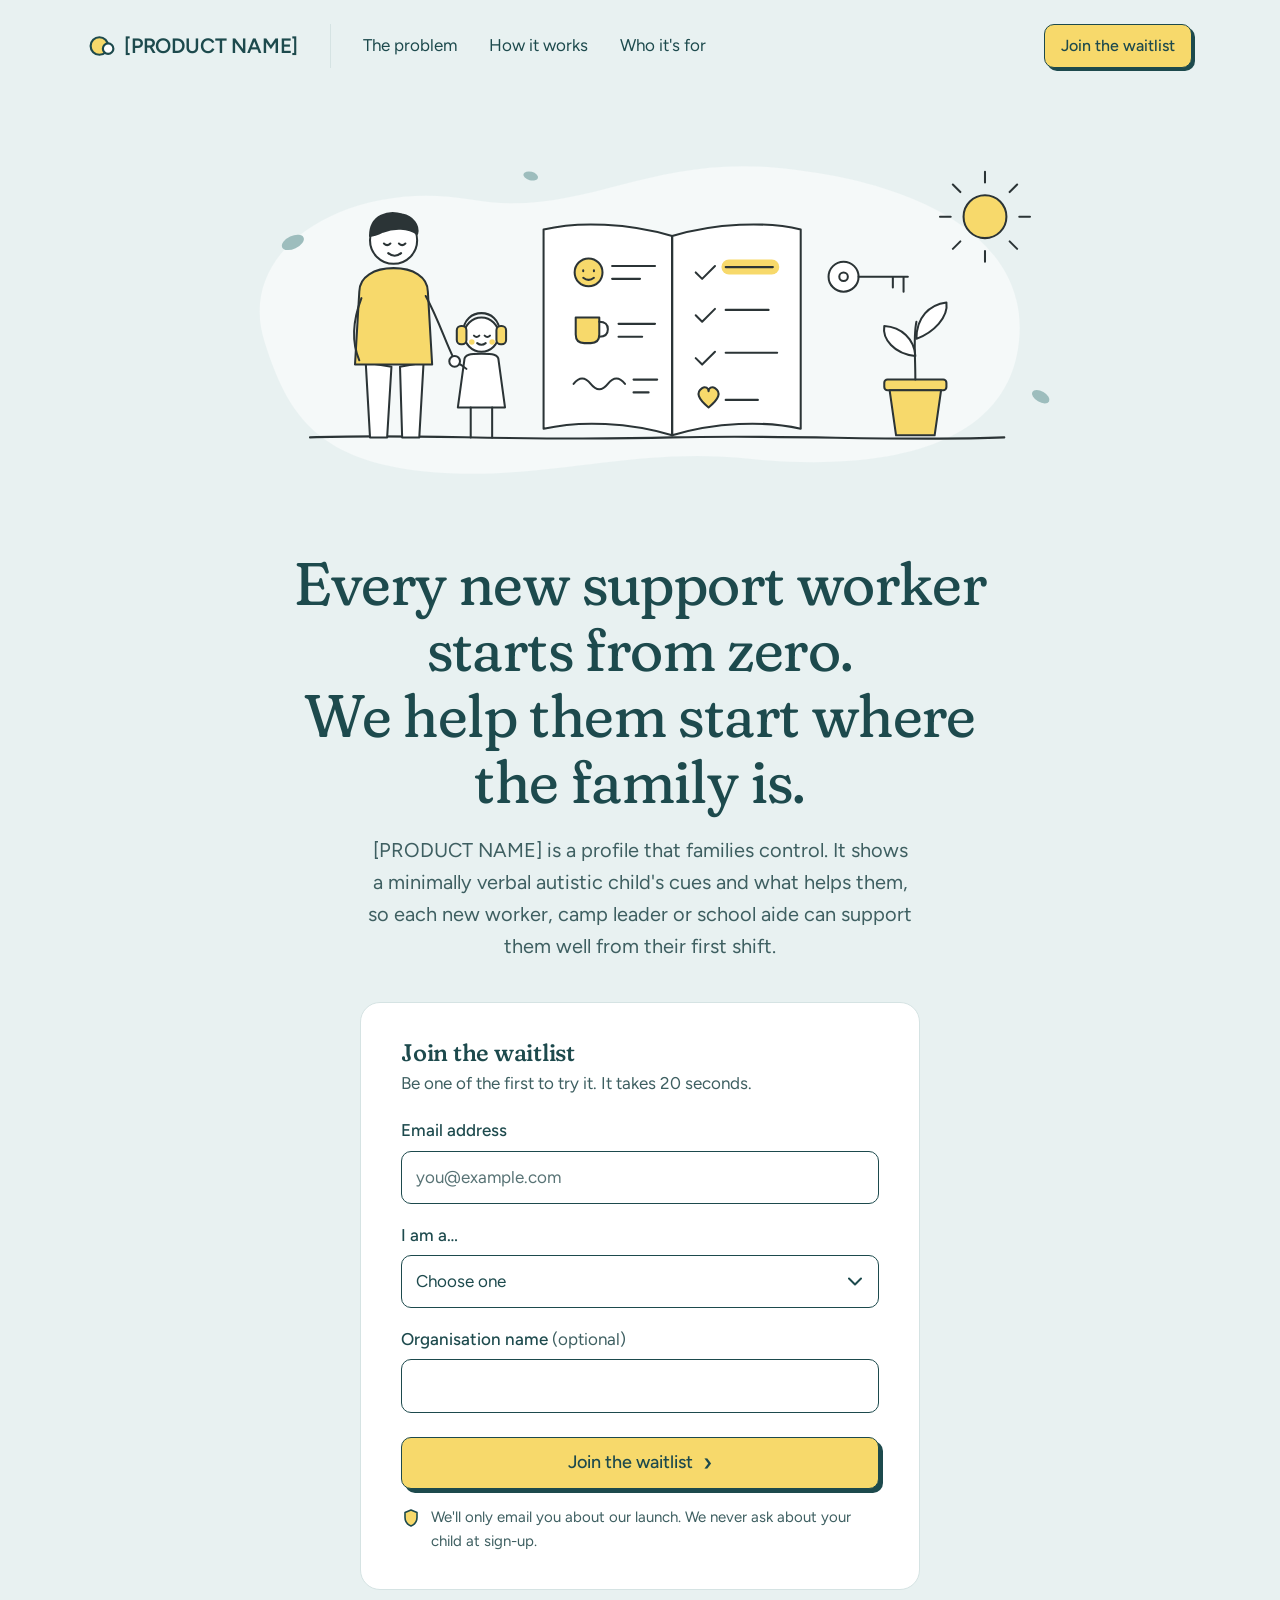
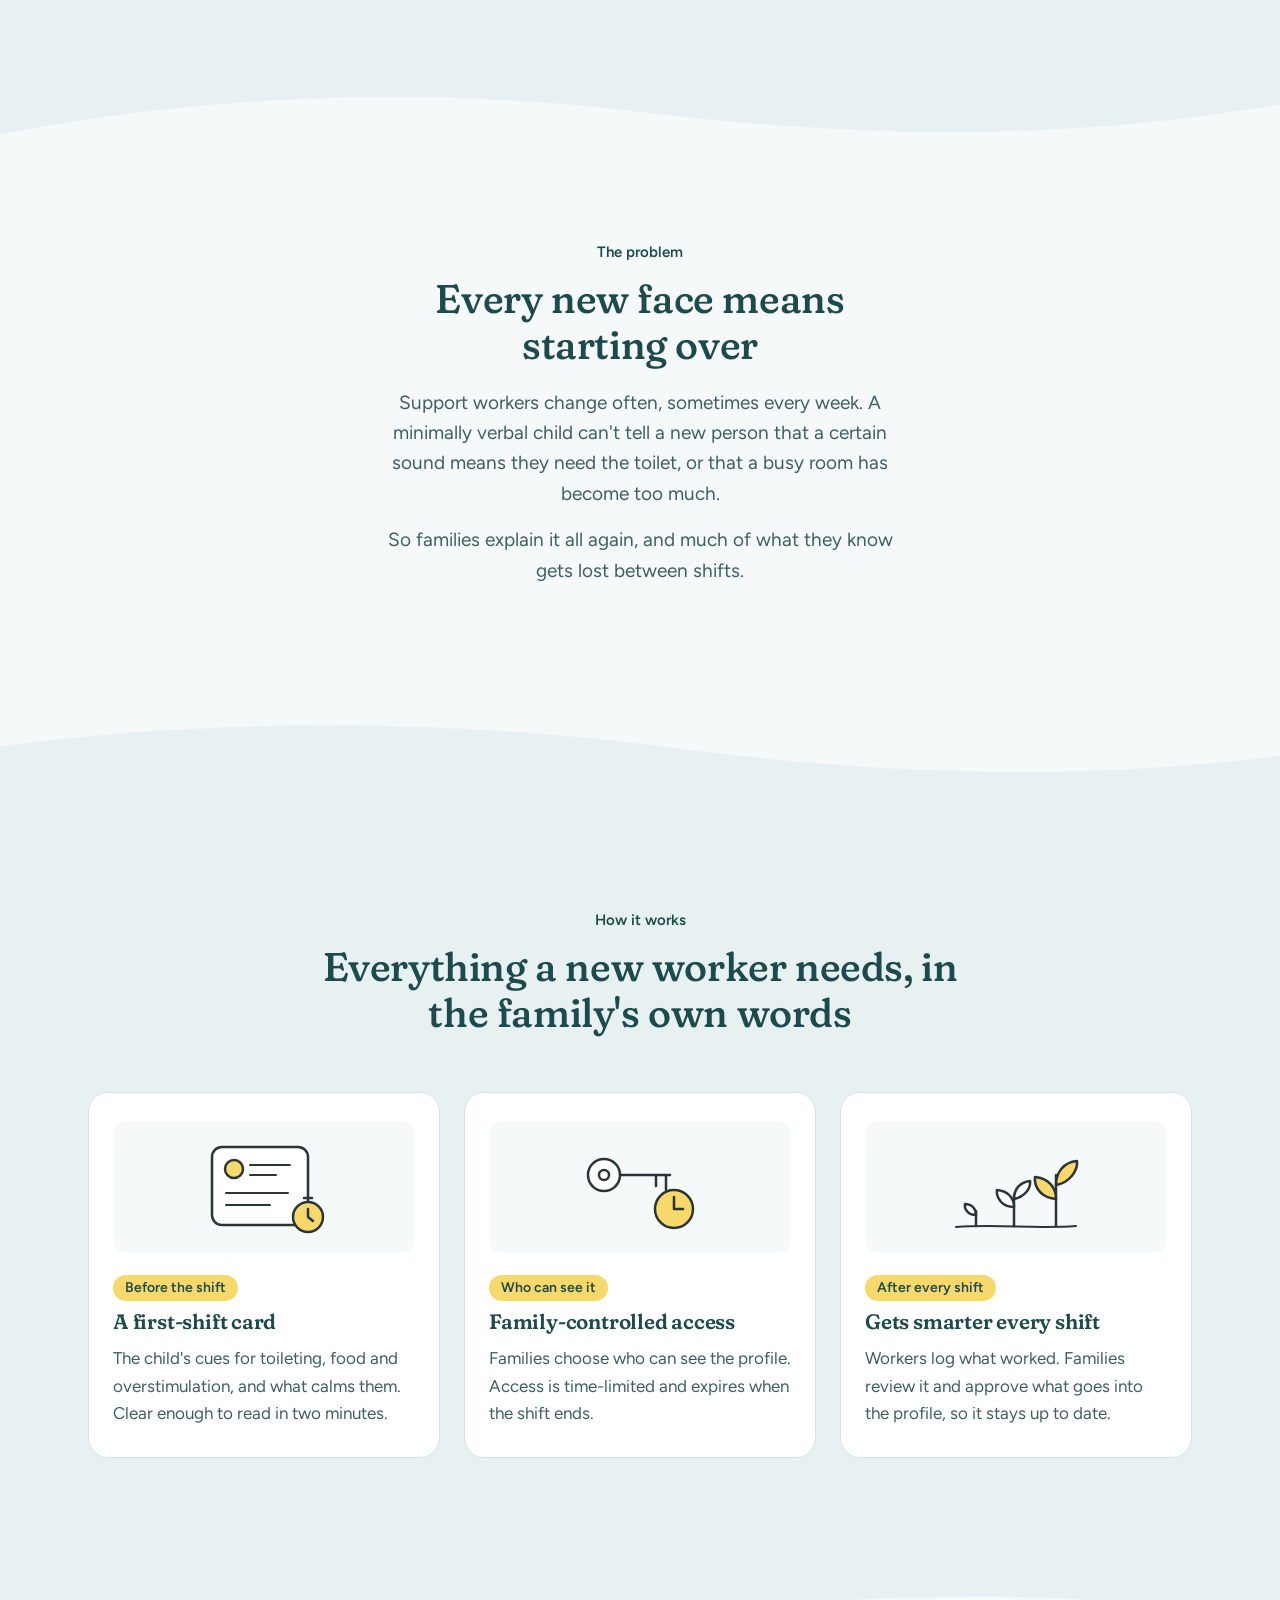
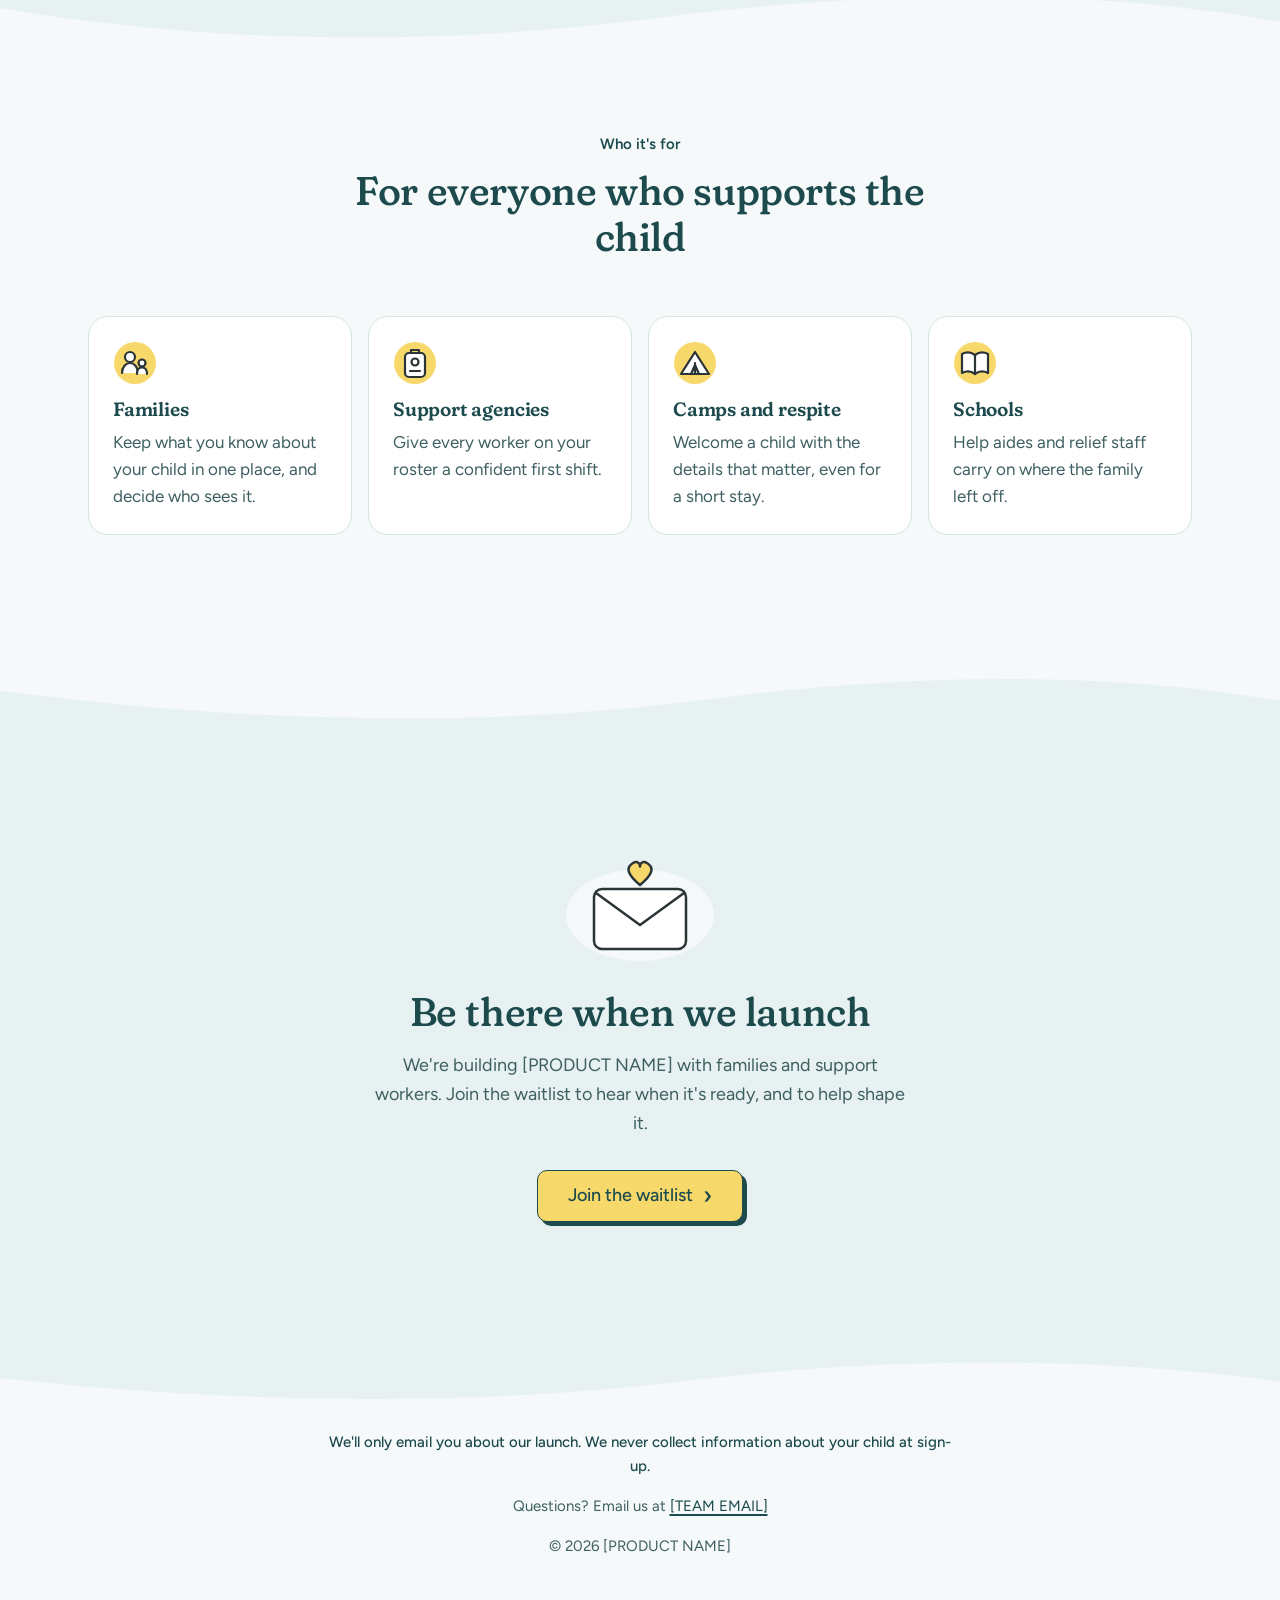
==== index.html @ 80a21026 "Add waitlist landing page for Netlify Static index.html, success.html and styles.css with a Netlify " ====
<!doctype html>
<html lang="en-AU">
<head>
  <meta charset="utf-8">
  <meta name="viewport" content="width=device-width, initial-scale=1">
  <title>[PRODUCT NAME] · Join the waitlist</title>
  <meta name="description" content="[PRODUCT NAME] is a family-controlled profile for minimally verbal autistic children, so every new support worker starts where the family is, not from zero.">
  <meta name="theme-color" content="#e8f1f1">
  <link rel="icon" href="data:image/svg+xml,%3Csvg xmlns='http://www.w3.org/2000/svg' viewBox='0 0 32 32'%3E%3Ccircle cx='13' cy='16' r='10' fill='%23f7d96b' stroke='%231d4a4d' stroke-width='2.5'/%3E%3Ccircle cx='23' cy='19' r='6' fill='%23fff' stroke='%231d4a4d' stroke-width='2.5'/%3E%3C/svg%3E">
  <link rel="preconnect" href="https://fonts.googleapis.com">
  <link rel="preconnect" href="https://fonts.gstatic.com" crossorigin>
  <link href="https://fonts.googleapis.com/css2?family=Figtree:wght@400;500;600&family=Fraunces:opsz,wght,SOFT,WONK@9..144,400..600,100,0&display=swap" rel="stylesheet">
  <link rel="stylesheet" href="styles.css">
</head>
<body>
  <a class="skip-link" href="#main">Skip to main content</a>

  <header class="site-header">
    <div class="wrap">
      <div class="nav-left">
        <a class="wordmark" href="/" aria-label="[PRODUCT NAME] home">
          <svg viewBox="0 0 32 32" aria-hidden="true"><circle cx="13" cy="16" r="10" fill="#f7d96b" stroke="#1d4a4d" stroke-width="2.5"/><circle cx="23" cy="19" r="6" fill="#fff" stroke="#1d4a4d" stroke-width="2.5"/></svg>
          [PRODUCT NAME]
        </a>
        <nav aria-label="Main">
          <ul class="nav-links">
            <li><a href="#problem">The problem</a></li>
            <li><a href="#how">How it works</a></li>
            <li><a href="#who">Who it's for</a></li>
          </ul>
        </nav>
      </div>
      <a class="btn btn--small" href="#join">Join the waitlist</a>
    </div>
  </header>

  <main id="main">
    <!-- ===== Hero ===== -->
    <section class="hero" aria-labelledby="hero-title">
      <div class="wrap">
        <svg class="hero-art" viewBox="0 0 840 360" role="img" aria-label="An illustration of an adult holding hands with a child wearing ear defenders, next to an open notebook of the child's cues, a key, a sprouting plant and a sun.">
          <g fill="none" stroke="#2b3436" stroke-width="1.9" stroke-linecap="round" stroke-linejoin="round">
            <!-- soft blob -->
            <path d="M70 212 C40 122 150 58 262 78 C362 96 424 38 544 48 C684 60 792 118 772 222 C754 312 642 332 522 320 C412 308 332 342 222 332 C122 322 92 282 70 212Z" fill="#f5f9f9" stroke="none"/>
            <!-- pebbles -->
            <ellipse cx="96" cy="118" rx="11" ry="6" transform="rotate(-25 96 118)" fill="#9dbdbd" stroke="none"/>
            <ellipse cx="794" cy="262" rx="9" ry="5" transform="rotate(30 794 262)" fill="#9dbdbd" stroke="none"/>
            <ellipse cx="318" cy="56" rx="7" ry="4" transform="rotate(15 318 56)" fill="#9dbdbd" stroke="none"/>

            <!-- ground -->
            <path d="M112 300 C206 296 306 304 450 300 C560 297 660 304 760 300" stroke-width="2"/>

            <!-- adult -->
            <path d="M164 230 L168 300 L184 300 L188 234Z M196 234 L198 300 L214 300 L218 230Z" fill="#fff"/>
            <path d="M158 164 C158 150 172 142 190 142 C208 142 222 150 222 164 L226 232 L154 232Z" fill="#f7d96b"/>
            <path d="M160 170 C150 196 152 214 158 228"/>
            <path d="M220 168 C232 190 238 210 246 226"/>
            <circle cx="190" cy="116" r="22" fill="#fff"/>
            <path d="M168 112 C168 92 186 88 198 92 C208 94 214 102 212 110 C204 104 190 104 180 108 C176 110 172 112 168 112Z" fill="#2b3436"/>
            <path d="M181 119 q3 3 6 0 M195 119 q3 3 6 0 M185 128 q6 5 12 0"/>
            <!-- child with ear defenders -->
            <path d="M256 228 C256 222 262 222 272 222 C282 222 288 222 288 228 L294 272 L250 272Z" fill="#fff"/>
            <path d="M262 272 L262 300 M282 272 L282 300"/>
            <path d="M258 236 C254 232 251 231 248 230"/>
            <circle cx="247" cy="229" r="5" fill="#fff"/>
            <circle cx="272" cy="204" r="16" fill="#fff"/>
            <path d="M255 202 C255 178 289 178 289 202"/>
            <rect x="249" y="196" width="9" height="17" rx="4" fill="#f7d96b"/>
            <rect x="286" y="196" width="9" height="17" rx="4" fill="#f7d96b"/>
            <path d="M265 205 q2.5 2.5 5 0 M275 205 q2.5 2.5 5 0 M268 212 q4 3 8 0"/>
            <circle cx="263" cy="211" r="2.6" fill="#f7d96b" stroke="none"/>
            <circle cx="282" cy="211" r="2.6" fill="#f7d96b" stroke="none"/>

            <!-- notebook -->
            <path d="M450 112 C410 100 362 98 330 106 L330 292 C364 284 410 286 450 298Z" fill="#fff"/>
            <path d="M450 112 C490 100 538 98 570 106 L570 292 C536 284 490 286 450 298Z" fill="#fff"/>
            <path d="M450 112 L450 298"/>
            <!-- left page: cues -->
            <circle cx="372" cy="146" r="13" fill="#f7d96b"/>
            <path d="M367 144 v1 M377 144 v1 M367 151 q5 4 10 0"/>
            <path d="M394 140 h40 M394 152 h26" stroke-width="2"/>
            <path d="M360 188 h22 v16 q0 8 -8 8 h-6 q-8 0 -8 -8z" fill="#f7d96b"/>
            <path d="M382 192 q8 0 8 7 t-8 7"/>
            <path d="M400 194 h34 M400 206 h22" stroke-width="2"/>
            <path d="M358 250 q8 -10 16 0 t16 0 t16 0"/>
            <path d="M414 246 h22 M414 258 h14" stroke-width="2"/>
            <!-- right page: what worked -->
            <rect x="496" y="134" width="54" height="14" rx="7" fill="#f7d96b" stroke="none"/>
            <path d="M472 146 l6 6 l12 -12 M472 186 l6 6 l12 -12 M472 226 l6 6 l12 -12"/>
            <path d="M500 141 h44 M500 181 h40 M500 221 h48 M500 265 h30" stroke-width="2"/>
            <path d="M484 272 c-10 -8 -12 -14 -6 -18 c3 -2 6 0 6 3 c0 -3 3 -5 6 -3 c6 4 4 10 -6 18z" fill="#f7d96b"/>

            <!-- key -->
            <circle cx="610" cy="150" r="14" fill="#fff"/>
            <circle cx="610" cy="150" r="4"/>
            <path d="M624 150 h46 M656 150 v10 M666 150 v14"/>

            <!-- sprout -->
            <rect x="648" y="246" width="58" height="10" rx="3" fill="#f7d96b"/>
            <path d="M653 256 h48 l-6 42 h-36z" fill="#f7d96b"/>
            <path d="M677 246 C677 222 675 206 678 192"/>
            <path d="M677 224 C657 222 646 208 648 196 C664 197 676 208 677 224Z" fill="#fff"/>
            <path d="M678 208 C694 202 708 188 706 174 C690 176 678 188 678 208Z" fill="#fff"/>

            <!-- sun -->
            <circle cx="742" cy="94" r="20" fill="#f7d96b"/>
            <path d="M742 62 v-10 M742 126 v10 M710 94 h-10 M774 94 h10 M719 71 l-7 -7 M765 117 l7 7 M765 71 l7 -7 M719 117 l-7 7"/>
          </g>
        </svg>

        <h1 id="hero-title">Every new support worker starts from zero. <span class="soft">We help them start where the family is.</span></h1>
        <p class="lede">[PRODUCT NAME] is a profile that families control. It shows a minimally verbal autistic child's cues and what helps them, so each new worker, camp leader or school aide can support them well from their first shift.</p>

        <div class="form-card" id="join" tabindex="-1" aria-labelledby="join-title">
          <h2 class="form-title" id="join-title">Join the waitlist</h2>
          <p class="form-intro">Be one of the first to try it. It takes 20 seconds.</p>

          <form name="waitlist" method="POST" data-netlify="true" netlify-honeypot="bot-field" action="/success.html">
            <input type="hidden" name="form-name" value="waitlist">
            <p class="honeypot" aria-hidden="true">
              <label>Leave this field empty <input name="bot-field" tabindex="-1" autocomplete="off"></label>
            </p>

            <div class="field">
              <label for="email">Email address</label>
              <input id="email" name="email" type="email" autocomplete="email" inputmode="email" required placeholder="you@example.com">
            </div>

            <div class="field">
              <label for="role">I am a…</label>
              <select id="role" name="role" required>
                <option value="" disabled selected>Choose one</option>
                <option>Family member</option>
                <option>Support worker</option>
                <option>Agency or provider</option>
                <option>Camp or school</option>
                <option>Other</option>
              </select>
            </div>

            <div class="field">
              <label for="organisation">Organisation name <span class="hint">(optional)</span></label>
              <input id="organisation" name="organisation" type="text" autocomplete="organization">
            </div>

            <button class="btn" type="submit">Join the waitlist <span class="chev" aria-hidden="true">›</span></button>

            <p class="form-note" id="privacy-note">
              <svg viewBox="0 0 20 20" aria-hidden="true"><path d="M10 2 L16 4.5 V9.5 C16 13.5 13.4 16.6 10 18 C6.6 16.6 4 13.5 4 9.5 V4.5Z" fill="#f7d96b" stroke="#1d4a4d" stroke-width="1.6" stroke-linejoin="round"/></svg>
              <span>We'll only email you about our launch. We never ask about your child at sign-up.</span>
            </p>
          </form>
        </div>
      </div>
    </section>

    <!-- ===== Problem ===== -->
    <svg class="wave" viewBox="0 0 1440 80" preserveAspectRatio="none" aria-hidden="true"><path d="M0 80 V48 C240 8 480 0 720 26 C960 52 1200 56 1440 18 V80Z" fill="currentColor"/></svg>
    <div class="panel">
      <section class="problem" id="problem" aria-labelledby="problem-title">
        <div class="wrap narrow">
          <span class="eyebrow">The problem</span>
          <h2 id="problem-title">Every new face means starting over</h2>
          <p>Support workers change often, sometimes every week. A minimally verbal child can't tell a new person that a certain sound means they need the toilet, or that a busy room has become too much.</p>
          <p>So families explain it all again, and much of what they know gets lost between shifts.</p>
        </div>
      </section>
    </div>
    <svg class="wave wave--down" viewBox="0 0 1440 80" preserveAspectRatio="none" aria-hidden="true"><path d="M0 80 V40 C260 70 520 66 760 38 C1000 10 1220 6 1440 30 V80Z" fill="currentColor"/></svg>

    <!-- ===== How it works ===== -->
    <section id="how" aria-labelledby="how-title">
      <div class="wrap">
        <div class="section-head">
          <span class="eyebrow">How it works</span>
          <h2 id="how-title">Everything a new worker needs, in the family's own words</h2>
        </div>

        <ul class="cards">
          <li class="card">
            <div class="card-art" aria-hidden="true">
              <svg viewBox="0 0 160 112"><g fill="none" stroke="#2b3436" stroke-width="2.5" stroke-linecap="round" stroke-linejoin="round">
                <rect x="28" y="16" width="96" height="78" rx="10" fill="#fff"/>
                <circle cx="50" cy="38" r="9" fill="#f7d96b"/>
                <path d="M66 34 h40 M66 44 h26 M42 62 h62 M42 74 h44" stroke-width="2"/>
                <circle cx="124" cy="86" r="15" fill="#f7d96b"/>
                <path d="M124 78 v8 l5 4 M120 67 h8"/>
              </g></svg>
            </div>
            <span class="step">Before the shift</span>
            <h3>A first-shift card</h3>
            <p>The child's cues for toileting, food and overstimulation, and what calms them. Clear enough to read in two minutes.</p>
          </li>
          <li class="card">
            <div class="card-art" aria-hidden="true">
              <svg viewBox="0 0 160 112"><g fill="none" stroke="#2b3436" stroke-width="2.5" stroke-linecap="round" stroke-linejoin="round">
                <circle cx="44" cy="44" r="16" fill="#fff"/>
                <circle cx="44" cy="44" r="5"/>
                <path d="M60 44 h50 M96 44 v11 M106 44 v15"/>
                <circle cx="114" cy="78" r="19" fill="#f7d96b"/>
                <path d="M114 66 v12 h9"/>
              </g></svg>
            </div>
            <span class="step">Who can see it</span>
            <h3>Family-controlled access</h3>
            <p>Families choose who can see the profile. Access is time-limited and expires when the shift ends.</p>
          </li>
          <li class="card">
            <div class="card-art" aria-hidden="true">
              <svg viewBox="0 0 160 112"><g fill="none" stroke="#2b3436" stroke-width="2.5" stroke-linecap="round" stroke-linejoin="round">
                <path d="M20 96 C60 93 100 98 140 95" stroke-width="2"/>
                <path d="M40 95 V80"/><path d="M40 84 C32 84 28 78 29 73 C36 73 40 78 40 84Z" fill="#fff"/>
                <path d="M78 95 V64"/><path d="M78 76 C66 76 60 67 61 59 C72 60 78 67 78 76Z" fill="#fff"/><path d="M78 68 C88 66 95 58 94 50 C84 51 78 58 78 68Z" fill="#fff"/>
                <path d="M120 95 V44"/><path d="M120 68 C105 67 98 56 99 46 C112 47 120 56 120 68Z" fill="#f7d96b"/><path d="M120 54 C133 52 142 40 141 30 C128 31 120 41 120 54Z" fill="#f7d96b"/>
              </g></svg>
            </div>
            <span class="step">After every shift</span>
            <h3>Gets smarter every shift</h3>
            <p>Workers log what worked. Families review it and approve what goes into the profile, so it stays up to date.</p>
          </li>
        </ul>
      </div>
    </section>

    <!-- ===== Who it's for ===== -->
    <svg class="wave" viewBox="0 0 1440 80" preserveAspectRatio="none" aria-hidden="true"><path d="M0 80 V30 C220 64 480 70 740 40 C1000 10 1240 12 1440 44 V80Z" fill="currentColor"/></svg>
    <div class="panel">
      <section id="who" aria-labelledby="who-title">
        <div class="wrap">
          <div class="section-head">
            <span class="eyebrow">Who it's for</span>
            <h2 id="who-title">For everyone who supports the child</h2>
          </div>
          <ul class="audience">
            <li>
              <svg class="dot" viewBox="0 0 44 44" aria-hidden="true"><g fill="none" stroke="#2b3436" stroke-width="2.2" stroke-linecap="round" stroke-linejoin="round"><circle cx="22" cy="22" r="21" fill="#f7d96b" stroke="none"/><circle cx="17" cy="16" r="5" fill="#fff"/><path d="M9 32 c0 -6 4 -10 8 -10 s8 4 8 10" fill="#fff"/><circle cx="29" cy="22" r="3.5" fill="#fff"/><path d="M24 33 c0 -4 2 -6.5 5 -6.5 s5 2.5 5 6.5" fill="#fff"/></g></svg>
              <h3>Families</h3>
              <p>Keep what you know about your child in one place, and decide who sees it.</p>
            </li>
            <li>
              <svg class="dot" viewBox="0 0 44 44" aria-hidden="true"><g fill="none" stroke="#2b3436" stroke-width="2.2" stroke-linecap="round" stroke-linejoin="round"><circle cx="22" cy="22" r="21" fill="#f7d96b" stroke="none"/><rect x="12" y="12" width="20" height="24" rx="4" fill="#fff"/><path d="M18 12 v-3 h8 v3"/><circle cx="22" cy="21" r="3.5"/><path d="M17 30 h10"/></g></svg>
              <h3>Support agencies</h3>
              <p>Give every worker on your roster a confident first shift.</p>
            </li>
            <li>
              <svg class="dot" viewBox="0 0 44 44" aria-hidden="true"><g fill="none" stroke="#2b3436" stroke-width="2.2" stroke-linecap="round" stroke-linejoin="round"><circle cx="22" cy="22" r="21" fill="#f7d96b" stroke="none"/><path d="M8 33 L22 11 L36 33Z" fill="#fff"/><path d="M22 33 L22 22 M18 33 L22 24 L26 33"/></g></svg>
              <h3>Camps and respite</h3>
              <p>Welcome a child with the details that matter, even for a short stay.</p>
            </li>
            <li>
              <svg class="dot" viewBox="0 0 44 44" aria-hidden="true"><g fill="none" stroke="#2b3436" stroke-width="2.2" stroke-linecap="round" stroke-linejoin="round"><circle cx="22" cy="22" r="21" fill="#f7d96b" stroke="none"/><path d="M22 14 C18 11 13 11 9 13 V32 C13 30 18 30 22 33 C26 30 31 30 35 32 V13 C31 11 26 11 22 14Z" fill="#fff"/><path d="M22 14 V33"/></g></svg>
              <h3>Schools</h3>
              <p>Help aides and relief staff carry on where the family left off.</p>
            </li>
          </ul>
        </div>
      </section>
    </div>
    <svg class="wave wave--down" viewBox="0 0 1440 80" preserveAspectRatio="none" aria-hidden="true"><path d="M0 80 V44 C300 10 560 8 800 36 C1040 64 1260 62 1440 34 V80Z" fill="currentColor"/></svg>

    <!-- ===== Bottom CTA ===== -->
    <section class="cta" aria-labelledby="cta-title">
      <div class="wrap">
        <svg class="cta-art" viewBox="0 0 160 110" aria-hidden="true"><g fill="none" stroke="#2b3436" stroke-width="2.5" stroke-linecap="round" stroke-linejoin="round">
          <ellipse cx="80" cy="60" rx="74" ry="46" fill="#f5f9f9" stroke="none"/>
          <rect x="34" y="34" width="92" height="60" rx="8" fill="#fff"/>
          <path d="M36 38 L80 70 L124 38"/>
          <path d="M80 30 c-12 -10 -15 -17 -7 -22 c4 -2.5 7 0 7 3.5 c0 -3.5 3 -6 7 -3.5 c8 5 5 12 -7 22z" fill="#f7d96b"/>
        </g></svg>
        <h2 id="cta-title">Be there when we launch</h2>
        <p>We're building [PRODUCT NAME] with families and support workers. Join the waitlist to hear when it's ready, and to help shape it.</p>
        <a class="btn" href="#join">Join the waitlist <span class="chev" aria-hidden="true">›</span></a>
      </div>
    </section>
  </main>

  <svg class="wave" viewBox="0 0 1440 80" preserveAspectRatio="none" aria-hidden="true"><path d="M0 80 V36 C240 60 520 66 760 40 C1000 14 1240 14 1440 40 V80Z" fill="currentColor"/></svg>
  <footer class="site-footer">
    <div class="wrap">
      <p class="privacy">We'll only email you about our launch. We never collect information about your child at sign-up.</p>
      <p>Questions? Email us at <a href="mailto:[TEAM EMAIL]">[TEAM EMAIL]</a></p>
      <p>© 2026 [PRODUCT NAME]</p>
    </div>
  </footer>
</body>
</html>
---- styles.css ----
/* ==========================================================================
   [PRODUCT NAME] waitlist — single stylesheet, mobile-first.
   Palette and type follow STYLE.md.
   ========================================================================== */

:root {
  --bg: #e8f1f1;
  --panel: #f5f9f9;
  --surface: #ffffff;
  --ink: #1d4a4d;        /* headings, button text, borders */
  --text: #3e5f61;       /* body copy */
  --accent: #f7d96b;     /* buttons, illustration fills */
  --deco: #9dbdbd;       /* decorative shapes only */
  --line: #2b3436;       /* illustration strokes */
  --border-soft: #d5e3e3;
  --error: #9b2c2c;

  --font-head: "Fraunces", Georgia, "Times New Roman", serif;
  --font-body: "Figtree", system-ui, -apple-system, "Segoe UI", Roboto, sans-serif;

  --radius-sm: 10px;
  --radius-lg: 20px;
  --gutter: 16px;
  --max: 1200px;
  --section-y: 72px;
}

@media (min-width: 640px) {
  :root { --gutter: 32px; }
}
@media (min-width: 960px) {
  :root { --gutter: 48px; --section-y: 120px; }
}

/* ---------- Base ---------- */

*, *::before, *::after { box-sizing: border-box; }

html { scroll-behavior: smooth; -webkit-text-size-adjust: 100%; }

body {
  margin: 0;
  background: var(--bg);
  color: var(--text);
  font-family: var(--font-body);
  font-size: 1.0625rem;
  line-height: 1.6;
  overflow-x: hidden;
}

img, svg { display: block; max-width: 100%; }

h1, h2, h3 {
  font-family: var(--font-head);
  font-variation-settings: "SOFT" 100, "WONK" 0;
  font-weight: 500;
  color: var(--ink);
  letter-spacing: -0.01em;
  margin: 0;
}
h1 { font-size: clamp(2.1rem, 5vw, 3.75rem); line-height: 1.1; font-weight: 400; }
h2 { font-size: clamp(1.75rem, 3.5vw, 2.5rem); line-height: 1.15; }
h3 { font-size: 1.3rem; line-height: 1.25; font-weight: 600; }

p { margin: 0; }

a { color: var(--ink); text-underline-offset: 3px; text-decoration-thickness: 1.5px; }
a:hover { text-decoration-thickness: 2.5px; }

:focus-visible {
  outline: 3px solid var(--ink);
  outline-offset: 3px;
  box-shadow: 0 0 0 7px var(--accent);
  border-radius: 4px;
}

.skip-link {
  position: absolute;
  left: var(--gutter);
  top: -100px;
  z-index: 10;
  background: var(--surface);
  color: var(--ink);
  padding: 10px 16px;
  border: 1.5px solid var(--ink);
  border-radius: var(--radius-sm);
  font-weight: 600;
}
.skip-link:focus { top: 12px; }

.visually-hidden {
  position: absolute !important;
  width: 1px; height: 1px;
  padding: 0; margin: -1px;
  overflow: hidden; clip: rect(0 0 0 0);
  white-space: nowrap; border: 0;
}

.wrap {
  width: 100%;
  max-width: var(--max);
  margin-inline: auto;
  padding-inline: var(--gutter);
}

.narrow { max-width: 640px; margin-inline: auto; }

/* ---------- Buttons ---------- */

.btn {
  display: inline-flex;
  align-items: center;
  justify-content: center;
  gap: 10px;
  min-height: 52px;
  padding: 12px 30px;
  background: var(--accent);
  color: var(--ink);
  font-family: var(--font-body);
  font-size: 1.125rem;
  font-weight: 500;
  line-height: 1.2;
  text-decoration: none;
  border: 1.5px solid var(--ink);
  border-radius: var(--radius-sm);
  box-shadow: 4px 4px 0 var(--ink);
  cursor: pointer;
  transition: transform 0.12s ease, box-shadow 0.12s ease;
}
.btn:hover { transform: translate(1px, 1px); box-shadow: 3px 3px 0 var(--ink); text-decoration: none; }
.btn:active { transform: translate(4px, 4px); box-shadow: 0 0 0 var(--ink); }
.btn .chev { font-size: 1.4em; line-height: 0; margin-top: -2px; }

.btn--small { min-height: 44px; padding: 8px 16px; white-space: nowrap; font-size: 1rem; box-shadow: 3px 3px 0 var(--ink); }

@media (prefers-reduced-motion: reduce) {
  html { scroll-behavior: auto; }
  .btn { transition: none; }
}

/* ---------- Header / nav ---------- */

.site-header { padding-block: 16px; }
.site-header .wrap {
  display: flex;
  align-items: center;
  justify-content: space-between;
  gap: 16px;
}

.wordmark {
  display: inline-flex;
  align-items: center;
  gap: 8px;
  font-family: var(--font-body);
  font-size: 1.3rem;
  font-weight: 600;
  color: var(--ink);
  text-decoration: none;
  letter-spacing: -0.01em;
  white-space: nowrap;
}
@media (max-width: 479px) { .wordmark { font-size: 1.05rem; } }
.wordmark svg { width: 28px; height: 28px; flex: none; }

.nav-links { display: none; }

@media (min-width: 860px) {
  .site-header { padding-block: 24px; }
  .nav-left { display: flex; align-items: center; }
  .nav-links {
    display: flex;
    gap: 32px;
    margin: 0 0 0 32px;
    padding: 8px 0 8px 32px;
    list-style: none;
    border-left: 1px solid var(--border-soft);
  }
  .nav-links a { text-decoration: none; color: var(--ink); }
  .nav-links a:hover { text-decoration: underline; }
}

/* ---------- Hero ---------- */

.hero { padding-block: 16px 64px; text-align: center; }

.hero-art {
  width: 100%;
  max-width: 900px;
  margin: 0 auto 32px;
}

@media (max-width: 639px) {
  .hero { overflow: hidden; }
  .hero-art { width: 112%; max-width: none; margin-left: -6%; margin-bottom: 24px; }
}

.hero h1 { max-width: 20ch; margin-inline: auto; }
.hero h1 .soft { display: block; }

.lede {
  max-width: 34rem;
  margin: 20px auto 0;
  font-size: 1.125rem;
}

@media (min-width: 960px) {
  .hero { padding-block: 24px 96px; }
  .hero-art { margin-bottom: 48px; }
  .lede { font-size: 1.25rem; }
}

/* ---------- Waitlist form ---------- */

.form-card {
  max-width: 560px;
  margin: 40px auto 0;
  padding: 28px 20px;
  background: var(--surface);
  border: 1px solid var(--border-soft);
  border-radius: var(--radius-lg);
  text-align: left;
}
@media (min-width: 640px) { .form-card { padding: 36px 40px; } }

.form-card .form-title {
  font-family: var(--font-head);
  font-variation-settings: "SOFT" 100, "WONK" 0;
  font-size: 1.5rem;
  font-weight: 500;
  color: var(--ink);
  margin-bottom: 4px;
}
.form-card .form-intro { margin-bottom: 20px; }

.field { margin-bottom: 18px; }

.field label {
  display: block;
  margin-bottom: 6px;
  font-weight: 500;
  color: var(--ink);
}
.field .hint { font-weight: 400; color: var(--text); }

.field input,
.field select {
  width: 100%;
  min-height: 52px;
  padding: 12px 14px;
  font: inherit;
  font-size: 1.0625rem;
  color: var(--ink);
  background: var(--surface);
  border: 1.5px solid var(--ink);
  border-radius: var(--radius-sm);
  appearance: none;
  -webkit-appearance: none;
}
.field select {
  padding-right: 44px;
  background-image: url("data:image/svg+xml,%3Csvg xmlns='http://www.w3.org/2000/svg' width='14' height='9' viewBox='0 0 14 9'%3E%3Cpath d='M1 1.5l6 6 6-6' fill='none' stroke='%231d4a4d' stroke-width='2' stroke-linecap='round' stroke-linejoin='round'/%3E%3C/svg%3E");
  background-repeat: no-repeat;
  background-position: right 16px center;
}
.field input::placeholder { color: #587375; opacity: 1; }

.field input:focus-visible,
.field select:focus-visible {
  outline: 2px solid var(--ink);
  outline-offset: 0;
  box-shadow: 0 0 0 6px var(--accent);
  border-radius: var(--radius-sm);
}

.field input:user-invalid,
.field select:user-invalid { border-color: var(--error); border-width: 2px; }

.form-card .btn { width: 100%; margin-top: 6px; }

.form-note {
  margin-top: 16px;
  font-size: 0.9375rem;
  display: flex;
  gap: 10px;
  align-items: flex-start;
}
.form-note svg { flex: none; width: 20px; height: 20px; margin-top: 3px; }

.honeypot { display: none; }

/* ---------- Wave dividers & panels ---------- */

.wave { display: block; width: 100%; height: 48px; color: var(--panel); }
.wave--down { transform: scaleY(-1); }
@media (min-width: 960px) { .wave { height: 80px; } }

.panel { background: var(--panel); }

section { padding-block: var(--section-y); }
.panel > section { padding-block: calc(var(--section-y) * 0.6) var(--section-y); }

.section-head { text-align: center; max-width: 640px; margin: 0 auto 40px; }
.section-head p { margin-top: 14px; }
@media (min-width: 960px) { .section-head { margin-bottom: 56px; } }

.eyebrow {
  display: inline-block;
  margin-bottom: 12px;
  font-size: 0.9375rem;
  font-weight: 600;
  color: var(--ink);
}

/* ---------- Problem ---------- */

.problem { text-align: center; }
.problem h2 { margin-bottom: 20px; }
.problem p { font-size: 1.1875rem; }
.problem p + p { margin-top: 16px; }

/* ---------- Cards ---------- */

.cards {
  display: grid;
  gap: 20px;
  list-style: none;
  margin: 0;
  padding: 0;
}
@media (min-width: 760px) { .cards { grid-template-columns: repeat(3, 1fr); gap: 24px; } }

.card {
  background: var(--surface);
  border: 1px solid var(--border-soft);
  border-radius: var(--radius-lg);
  padding: 28px 24px 30px;
}
.card .card-art {
  width: 100%;
  height: 132px;
  margin-bottom: 20px;
  background: var(--panel);
  border-radius: 14px;
  display: grid;
  place-items: center;
}
.card .card-art svg { height: 112px; width: auto; }
.card h3 { margin-bottom: 10px; }
.card .step {
  display: inline-block;
  margin-bottom: 8px;
  font-size: 0.875rem;
  font-weight: 600;
  color: var(--ink);
  background: var(--accent);
  border-radius: 999px;
  padding: 2px 12px;
}

/* ---------- Who it's for ---------- */

.audience {
  display: grid;
  gap: 16px;
  list-style: none;
  margin: 0;
  padding: 0;
}
@media (min-width: 600px) { .audience { grid-template-columns: repeat(2, 1fr); } }
@media (min-width: 1000px) { .audience { grid-template-columns: repeat(4, 1fr); } }

.audience li {
  display: flex;
  flex-direction: column;
  gap: 8px;
  padding: 24px;
  background: var(--surface);
  border: 1px solid var(--border-soft);
  border-radius: var(--radius-lg);
}
.audience .dot {
  width: 44px; height: 44px;
  margin-bottom: 4px;
}
.audience h3 { font-size: 1.2rem; }

/* ---------- Bottom CTA ---------- */

.cta { text-align: center; position: relative; }
.cta h2 { max-width: 18ch; margin-inline: auto; }
.cta p { max-width: 34rem; margin: 16px auto 32px; font-size: 1.125rem; }
.cta .cta-art { width: 160px; margin: 0 auto 24px; }

/* ---------- Footer ---------- */

.site-footer {
  background: var(--panel);
  padding-block: 8px 48px;
  font-size: 0.9375rem;
}
.site-footer .wrap {
  display: flex;
  flex-direction: column;
  gap: 16px;
  text-align: center;
  align-items: center;
}
.site-footer .privacy { max-width: 40rem; color: var(--ink); font-weight: 500; }

/* ---------- Thank-you page ---------- */

.thanks {
  min-height: 70vh;
  display: grid;
  place-items: center;
  text-align: center;
  padding-block: 32px 80px;
}
.thanks .thanks-art { width: 220px; margin: 0 auto 28px; }
.thanks p { max-width: 32rem; margin: 16px auto 0; font-size: 1.125rem; }
.thanks .btn { margin-top: 32px; }

/* ---------- Decorative pebbles ---------- */

.deco { position: absolute; pointer-events: none; color: var(--deco); }
.has-deco { position: relative; }
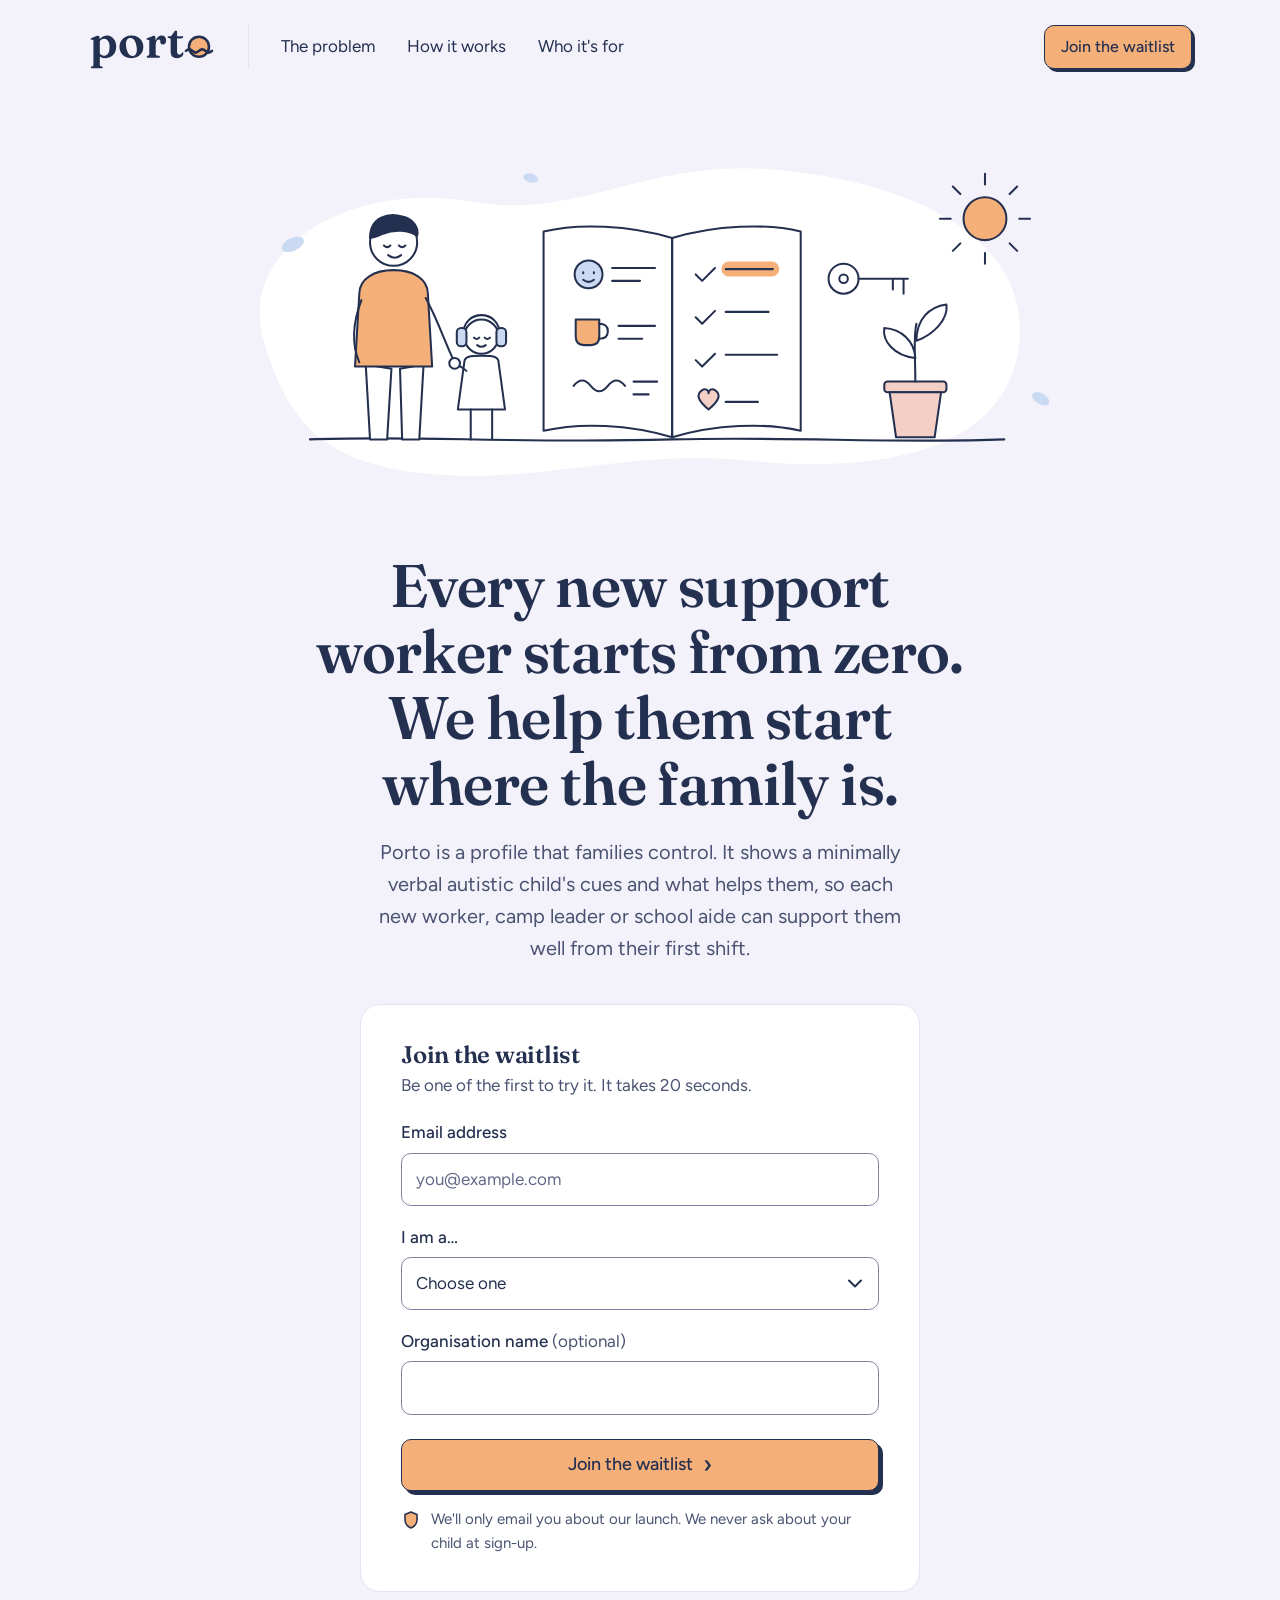
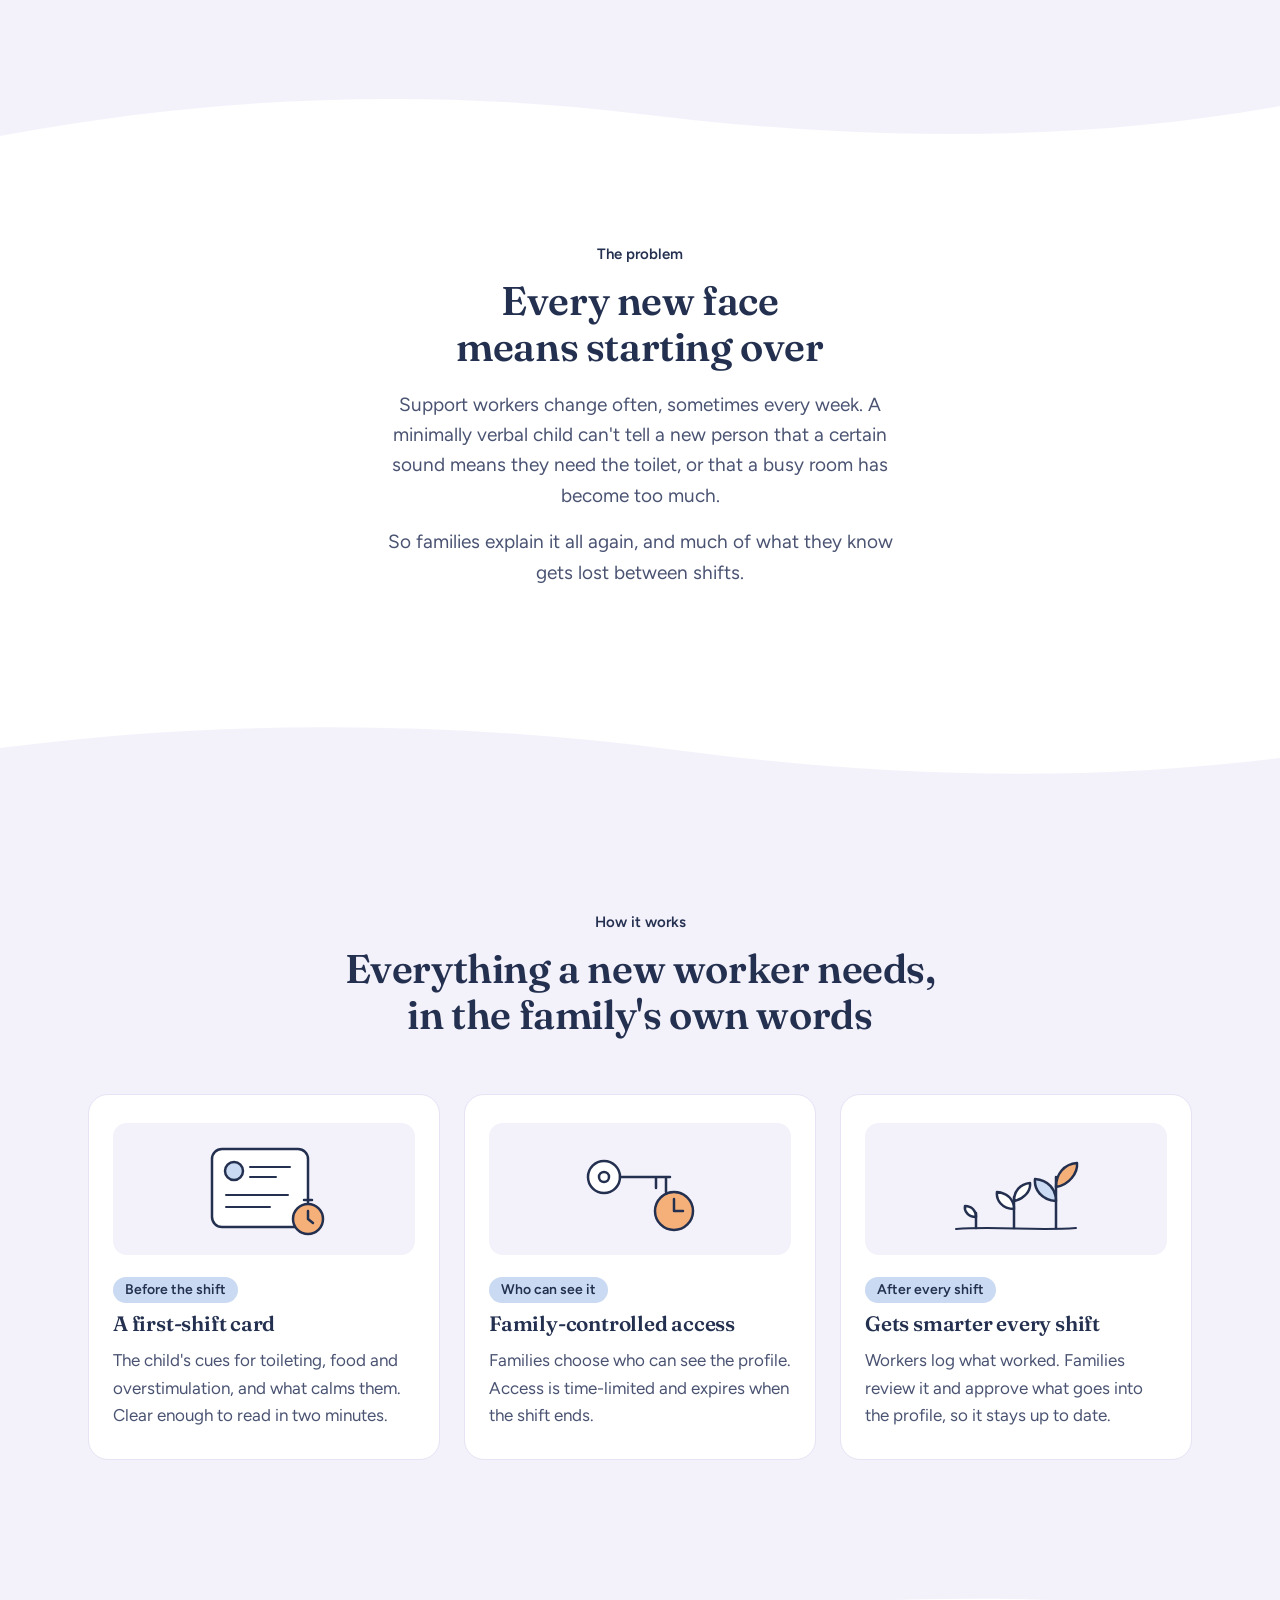
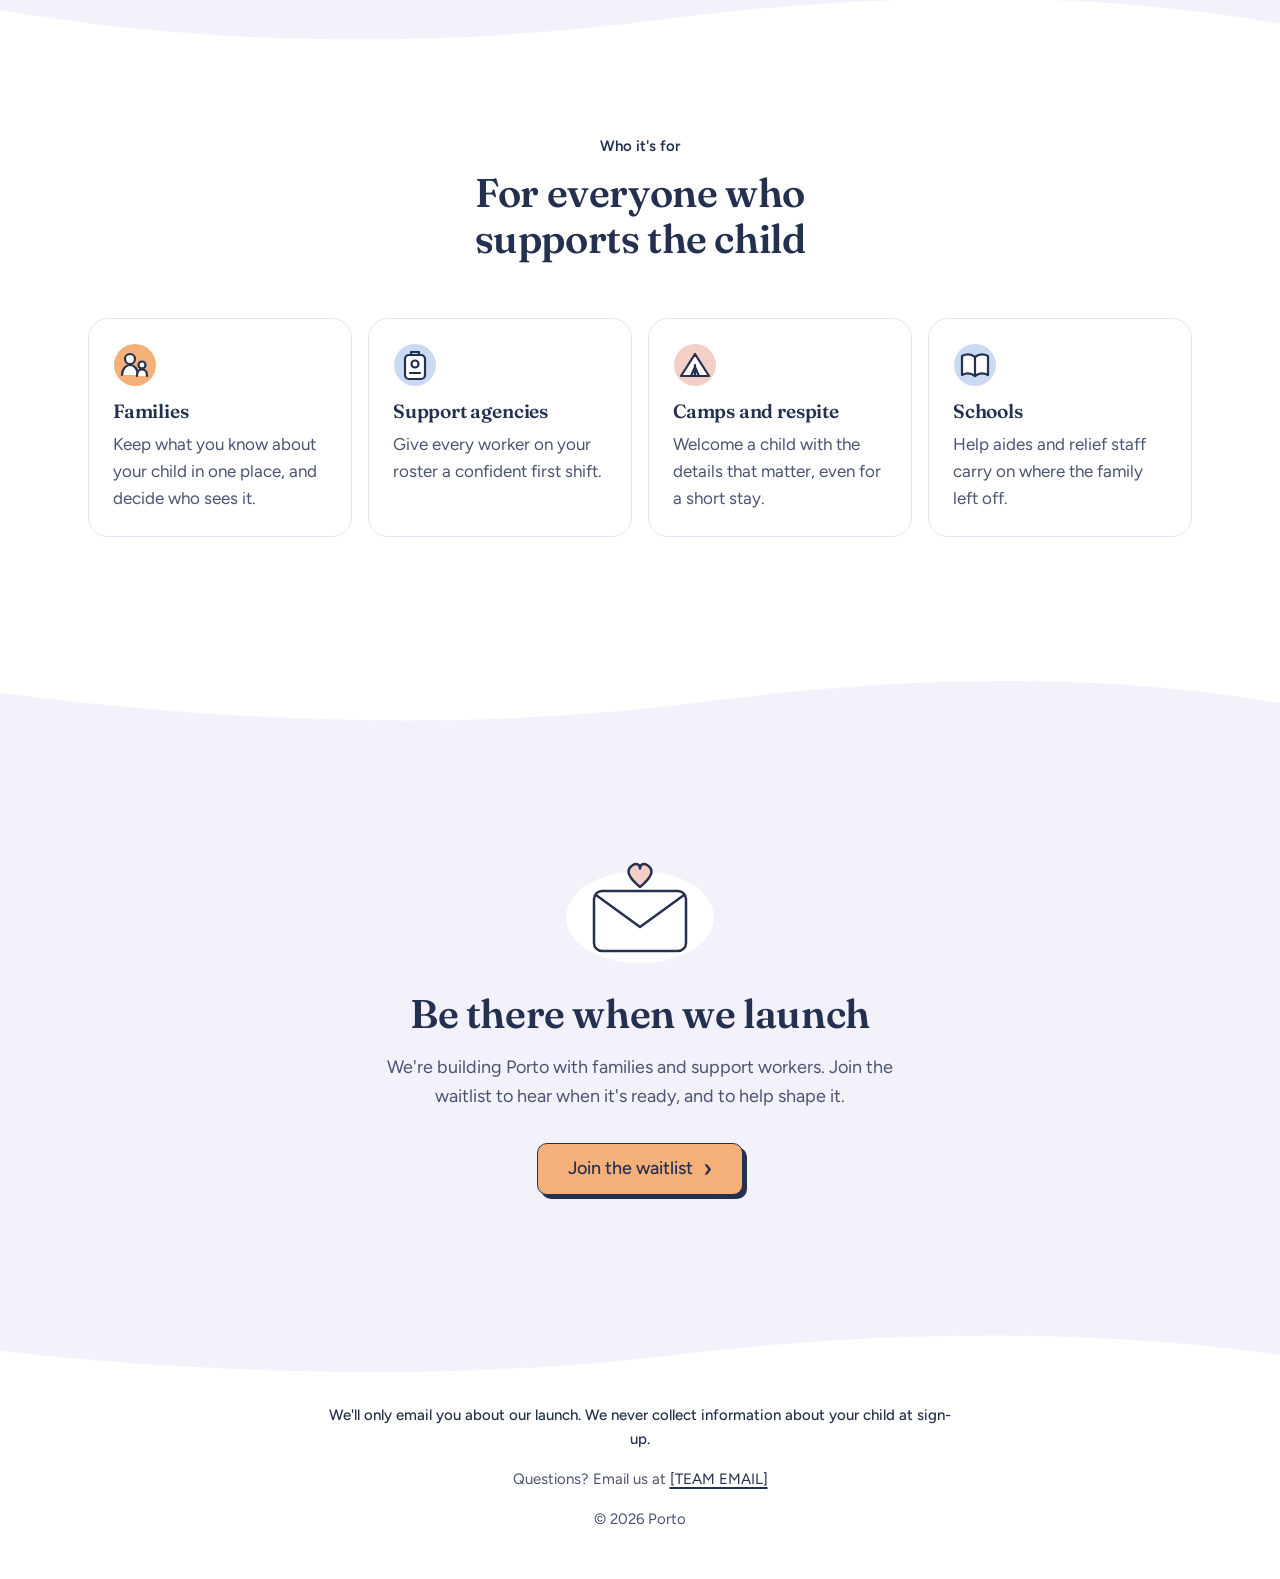
==== commit bb4753b4: "Rebrand waitlist page as Porto Swap in the Porto logo and mark (favicon), brand colour tokens, Fraun" ====
--- a/index.html
+++ b/index.html
@@ -3,13 +3,13 @@
 <head>
   <meta charset="utf-8">
   <meta name="viewport" content="width=device-width, initial-scale=1">
-  <title>[PRODUCT NAME] · Join the waitlist</title>
-  <meta name="description" content="[PRODUCT NAME] is a family-controlled profile for minimally verbal autistic children, so every new support worker starts where the family is, not from zero.">
-  <meta name="theme-color" content="#e8f1f1">
-  <link rel="icon" href="data:image/svg+xml,%3Csvg xmlns='http://www.w3.org/2000/svg' viewBox='0 0 32 32'%3E%3Ccircle cx='13' cy='16' r='10' fill='%23f7d96b' stroke='%231d4a4d' stroke-width='2.5'/%3E%3Ccircle cx='23' cy='19' r='6' fill='%23fff' stroke='%231d4a4d' stroke-width='2.5'/%3E%3C/svg%3E">
+  <title>Porto: Know what to do, from the first shift</title>
+  <meta name="description" content="Porto is a family-controlled profile for minimally verbal autistic children, so every new support worker starts where the family is, not from zero.">
+  <meta name="theme-color" content="#F3F1FA">
+  <link rel="icon" type="image/svg+xml" href="/porto-mark.svg">
   <link rel="preconnect" href="https://fonts.googleapis.com">
   <link rel="preconnect" href="https://fonts.gstatic.com" crossorigin>
-  <link href="https://fonts.googleapis.com/css2?family=Figtree:wght@400;500;600&family=Fraunces:opsz,wght,SOFT,WONK@9..144,400..600,100,0&display=swap" rel="stylesheet">
+  <link href="https://fonts.googleapis.com/css2?family=Fraunces:opsz,wght@9..144,600&family=Figtree:wght@400;500;600&display=swap" rel="stylesheet">
   <link rel="stylesheet" href="styles.css">
 </head>
 <body>
@@ -18,9 +18,8 @@
   <header class="site-header">
     <div class="wrap">
       <div class="nav-left">
-        <a class="wordmark" href="/" aria-label="[PRODUCT NAME] home">
-          <svg viewBox="0 0 32 32" aria-hidden="true"><circle cx="13" cy="16" r="10" fill="#f7d96b" stroke="#1d4a4d" stroke-width="2.5"/><circle cx="23" cy="19" r="6" fill="#fff" stroke="#1d4a4d" stroke-width="2.5"/></svg>
-          [PRODUCT NAME]
+        <a class="wordmark" href="/" aria-label="Porto home">
+          <img src="/porto-logo.svg" alt="Porto" width="128" height="46">
         </a>
         <nav aria-label="Main">
           <ul class="nav-links">
@@ -39,24 +38,24 @@
     <section class="hero" aria-labelledby="hero-title">
       <div class="wrap">
         <svg class="hero-art" viewBox="0 0 840 360" role="img" aria-label="An illustration of an adult holding hands with a child wearing ear defenders, next to an open notebook of the child's cues, a key, a sprouting plant and a sun.">
-          <g fill="none" stroke="#2b3436" stroke-width="1.9" stroke-linecap="round" stroke-linejoin="round">
+          <g fill="none" stroke="#24304F" stroke-width="1.9" stroke-linecap="round" stroke-linejoin="round">
             <!-- soft blob -->
-            <path d="M70 212 C40 122 150 58 262 78 C362 96 424 38 544 48 C684 60 792 118 772 222 C754 312 642 332 522 320 C412 308 332 342 222 332 C122 322 92 282 70 212Z" fill="#f5f9f9" stroke="none"/>
+            <path d="M70 212 C40 122 150 58 262 78 C362 96 424 38 544 48 C684 60 792 118 772 222 C754 312 642 332 522 320 C412 308 332 342 222 332 C122 322 92 282 70 212Z" fill="#FFFFFF" stroke="none"/>
             <!-- pebbles -->
-            <ellipse cx="96" cy="118" rx="11" ry="6" transform="rotate(-25 96 118)" fill="#9dbdbd" stroke="none"/>
-            <ellipse cx="794" cy="262" rx="9" ry="5" transform="rotate(30 794 262)" fill="#9dbdbd" stroke="none"/>
-            <ellipse cx="318" cy="56" rx="7" ry="4" transform="rotate(15 318 56)" fill="#9dbdbd" stroke="none"/>
+            <ellipse cx="96" cy="118" rx="11" ry="6" transform="rotate(-25 96 118)" fill="#C9DAF2" stroke="none"/>
+            <ellipse cx="794" cy="262" rx="9" ry="5" transform="rotate(30 794 262)" fill="#C9DAF2" stroke="none"/>
+            <ellipse cx="318" cy="56" rx="7" ry="4" transform="rotate(15 318 56)" fill="#C9DAF2" stroke="none"/>
 
             <!-- ground -->
             <path d="M112 300 C206 296 306 304 450 300 C560 297 660 304 760 300" stroke-width="2"/>
 
             <!-- adult -->
             <path d="M164 230 L168 300 L184 300 L188 234Z M196 234 L198 300 L214 300 L218 230Z" fill="#fff"/>
-            <path d="M158 164 C158 150 172 142 190 142 C208 142 222 150 222 164 L226 232 L154 232Z" fill="#f7d96b"/>
+            <path d="M158 164 C158 150 172 142 190 142 C208 142 222 150 222 164 L226 232 L154 232Z" fill="#F5B07A"/>
             <path d="M160 170 C150 196 152 214 158 228"/>
             <path d="M220 168 C232 190 238 210 246 226"/>
             <circle cx="190" cy="116" r="22" fill="#fff"/>
-            <path d="M168 112 C168 92 186 88 198 92 C208 94 214 102 212 110 C204 104 190 104 180 108 C176 110 172 112 168 112Z" fill="#2b3436"/>
+            <path d="M168 112 C168 92 186 88 198 92 C208 94 214 102 212 110 C204 104 190 104 180 108 C176 110 172 112 168 112Z" fill="#24304F"/>
             <path d="M181 119 q3 3 6 0 M195 119 q3 3 6 0 M185 128 q6 5 12 0"/>
             <!-- child with ear defenders -->
             <path d="M256 228 C256 222 262 222 272 222 C282 222 288 222 288 228 L294 272 L250 272Z" fill="#fff"/>
@@ -65,30 +64,28 @@
             <circle cx="247" cy="229" r="5" fill="#fff"/>
             <circle cx="272" cy="204" r="16" fill="#fff"/>
             <path d="M255 202 C255 178 289 178 289 202"/>
-            <rect x="249" y="196" width="9" height="17" rx="4" fill="#f7d96b"/>
-            <rect x="286" y="196" width="9" height="17" rx="4" fill="#f7d96b"/>
+            <rect x="249" y="196" width="9" height="17" rx="4" fill="#C9DAF2"/>
+            <rect x="286" y="196" width="9" height="17" rx="4" fill="#C9DAF2"/>
             <path d="M265 205 q2.5 2.5 5 0 M275 205 q2.5 2.5 5 0 M268 212 q4 3 8 0"/>
-            <circle cx="263" cy="211" r="2.6" fill="#f7d96b" stroke="none"/>
-            <circle cx="282" cy="211" r="2.6" fill="#f7d96b" stroke="none"/>
 
             <!-- notebook -->
             <path d="M450 112 C410 100 362 98 330 106 L330 292 C364 284 410 286 450 298Z" fill="#fff"/>
             <path d="M450 112 C490 100 538 98 570 106 L570 292 C536 284 490 286 450 298Z" fill="#fff"/>
             <path d="M450 112 L450 298"/>
             <!-- left page: cues -->
-            <circle cx="372" cy="146" r="13" fill="#f7d96b"/>
+            <circle cx="372" cy="146" r="13" fill="#C9DAF2"/>
             <path d="M367 144 v1 M377 144 v1 M367 151 q5 4 10 0"/>
             <path d="M394 140 h40 M394 152 h26" stroke-width="2"/>
-            <path d="M360 188 h22 v16 q0 8 -8 8 h-6 q-8 0 -8 -8z" fill="#f7d96b"/>
+            <path d="M360 188 h22 v16 q0 8 -8 8 h-6 q-8 0 -8 -8z" fill="#F5B07A"/>
             <path d="M382 192 q8 0 8 7 t-8 7"/>
             <path d="M400 194 h34 M400 206 h22" stroke-width="2"/>
             <path d="M358 250 q8 -10 16 0 t16 0 t16 0"/>
             <path d="M414 246 h22 M414 258 h14" stroke-width="2"/>
             <!-- right page: what worked -->
-            <rect x="496" y="134" width="54" height="14" rx="7" fill="#f7d96b" stroke="none"/>
+            <rect x="496" y="134" width="54" height="14" rx="7" fill="#F5B07A" stroke="none"/>
             <path d="M472 146 l6 6 l12 -12 M472 186 l6 6 l12 -12 M472 226 l6 6 l12 -12"/>
             <path d="M500 141 h44 M500 181 h40 M500 221 h48 M500 265 h30" stroke-width="2"/>
-            <path d="M484 272 c-10 -8 -12 -14 -6 -18 c3 -2 6 0 6 3 c0 -3 3 -5 6 -3 c6 4 4 10 -6 18z" fill="#f7d96b"/>
+            <path d="M484 272 c-10 -8 -12 -14 -6 -18 c3 -2 6 0 6 3 c0 -3 3 -5 6 -3 c6 4 4 10 -6 18z" fill="#F4CFC6"/>
 
             <!-- key -->
             <circle cx="610" cy="150" r="14" fill="#fff"/>
@@ -96,20 +93,20 @@
             <path d="M624 150 h46 M656 150 v10 M666 150 v14"/>
 
             <!-- sprout -->
-            <rect x="648" y="246" width="58" height="10" rx="3" fill="#f7d96b"/>
-            <path d="M653 256 h48 l-6 42 h-36z" fill="#f7d96b"/>
+            <rect x="648" y="246" width="58" height="10" rx="3" fill="#F4CFC6"/>
+            <path d="M653 256 h48 l-6 42 h-36z" fill="#F4CFC6"/>
             <path d="M677 246 C677 222 675 206 678 192"/>
             <path d="M677 224 C657 222 646 208 648 196 C664 197 676 208 677 224Z" fill="#fff"/>
             <path d="M678 208 C694 202 708 188 706 174 C690 176 678 188 678 208Z" fill="#fff"/>
 
             <!-- sun -->
-            <circle cx="742" cy="94" r="20" fill="#f7d96b"/>
+            <circle cx="742" cy="94" r="20" fill="#F5B07A"/>
             <path d="M742 62 v-10 M742 126 v10 M710 94 h-10 M774 94 h10 M719 71 l-7 -7 M765 117 l7 7 M765 71 l7 -7 M719 117 l-7 7"/>
           </g>
         </svg>
 
         <h1 id="hero-title">Every new support worker starts from zero. <span class="soft">We help them start where the family is.</span></h1>
-        <p class="lede">[PRODUCT NAME] is a profile that families control. It shows a minimally verbal autistic child's cues and what helps them, so each new worker, camp leader or school aide can support them well from their first shift.</p>
+        <p class="lede">Porto is a profile that families control. It shows a minimally verbal autistic child's cues and what helps them, so each new worker, camp leader or school aide can support them well from their first shift.</p>
 
         <div class="form-card" id="join" tabindex="-1" aria-labelledby="join-title">
           <h2 class="form-title" id="join-title">Join the waitlist</h2>
@@ -146,7 +143,7 @@
             <button class="btn" type="submit">Join the waitlist <span class="chev" aria-hidden="true">›</span></button>
 
             <p class="form-note" id="privacy-note">
-              <svg viewBox="0 0 20 20" aria-hidden="true"><path d="M10 2 L16 4.5 V9.5 C16 13.5 13.4 16.6 10 18 C6.6 16.6 4 13.5 4 9.5 V4.5Z" fill="#f7d96b" stroke="#1d4a4d" stroke-width="1.6" stroke-linejoin="round"/></svg>
+              <svg viewBox="0 0 20 20" aria-hidden="true"><path d="M10 2 L16 4.5 V9.5 C16 13.5 13.4 16.6 10 18 C6.6 16.6 4 13.5 4 9.5 V4.5Z" fill="#F5B07A" stroke="#24304F" stroke-width="1.6" stroke-linejoin="round"/></svg>
               <span>We'll only email you about our launch. We never ask about your child at sign-up.</span>
             </p>
           </form>
@@ -179,11 +176,11 @@
         <ul class="cards">
           <li class="card">
             <div class="card-art" aria-hidden="true">
-              <svg viewBox="0 0 160 112"><g fill="none" stroke="#2b3436" stroke-width="2.5" stroke-linecap="round" stroke-linejoin="round">
+              <svg viewBox="0 0 160 112"><g fill="none" stroke="#24304F" stroke-width="2.5" stroke-linecap="round" stroke-linejoin="round">
                 <rect x="28" y="16" width="96" height="78" rx="10" fill="#fff"/>
-                <circle cx="50" cy="38" r="9" fill="#f7d96b"/>
+                <circle cx="50" cy="38" r="9" fill="#C9DAF2"/>
                 <path d="M66 34 h40 M66 44 h26 M42 62 h62 M42 74 h44" stroke-width="2"/>
-                <circle cx="124" cy="86" r="15" fill="#f7d96b"/>
+                <circle cx="124" cy="86" r="15" fill="#F5B07A"/>
                 <path d="M124 78 v8 l5 4 M120 67 h8"/>
               </g></svg>
             </div>
@@ -193,11 +190,11 @@
           </li>
           <li class="card">
             <div class="card-art" aria-hidden="true">
-              <svg viewBox="0 0 160 112"><g fill="none" stroke="#2b3436" stroke-width="2.5" stroke-linecap="round" stroke-linejoin="round">
+              <svg viewBox="0 0 160 112"><g fill="none" stroke="#24304F" stroke-width="2.5" stroke-linecap="round" stroke-linejoin="round">
                 <circle cx="44" cy="44" r="16" fill="#fff"/>
                 <circle cx="44" cy="44" r="5"/>
                 <path d="M60 44 h50 M96 44 v11 M106 44 v15"/>
-                <circle cx="114" cy="78" r="19" fill="#f7d96b"/>
+                <circle cx="114" cy="78" r="19" fill="#F5B07A"/>
                 <path d="M114 66 v12 h9"/>
               </g></svg>
             </div>
@@ -207,11 +204,11 @@
           </li>
           <li class="card">
             <div class="card-art" aria-hidden="true">
-              <svg viewBox="0 0 160 112"><g fill="none" stroke="#2b3436" stroke-width="2.5" stroke-linecap="round" stroke-linejoin="round">
+              <svg viewBox="0 0 160 112"><g fill="none" stroke="#24304F" stroke-width="2.5" stroke-linecap="round" stroke-linejoin="round">
                 <path d="M20 96 C60 93 100 98 140 95" stroke-width="2"/>
                 <path d="M40 95 V80"/><path d="M40 84 C32 84 28 78 29 73 C36 73 40 78 40 84Z" fill="#fff"/>
                 <path d="M78 95 V64"/><path d="M78 76 C66 76 60 67 61 59 C72 60 78 67 78 76Z" fill="#fff"/><path d="M78 68 C88 66 95 58 94 50 C84 51 78 58 78 68Z" fill="#fff"/>
-                <path d="M120 95 V44"/><path d="M120 68 C105 67 98 56 99 46 C112 47 120 56 120 68Z" fill="#f7d96b"/><path d="M120 54 C133 52 142 40 141 30 C128 31 120 41 120 54Z" fill="#f7d96b"/>
+                <path d="M120 95 V44"/><path d="M120 68 C105 67 98 56 99 46 C112 47 120 56 120 68Z" fill="#C9DAF2"/><path d="M120 54 C133 52 142 40 141 30 C128 31 120 41 120 54Z" fill="#F5B07A"/>
               </g></svg>
             </div>
             <span class="step">After every shift</span>
@@ -233,22 +230,22 @@
           </div>
           <ul class="audience">
             <li>
-              <svg class="dot" viewBox="0 0 44 44" aria-hidden="true"><g fill="none" stroke="#2b3436" stroke-width="2.2" stroke-linecap="round" stroke-linejoin="round"><circle cx="22" cy="22" r="21" fill="#f7d96b" stroke="none"/><circle cx="17" cy="16" r="5" fill="#fff"/><path d="M9 32 c0 -6 4 -10 8 -10 s8 4 8 10" fill="#fff"/><circle cx="29" cy="22" r="3.5" fill="#fff"/><path d="M24 33 c0 -4 2 -6.5 5 -6.5 s5 2.5 5 6.5" fill="#fff"/></g></svg>
+              <svg class="dot" viewBox="0 0 44 44" aria-hidden="true"><g fill="none" stroke="#24304F" stroke-width="2.2" stroke-linecap="round" stroke-linejoin="round"><circle cx="22" cy="22" r="21" fill="#F5B07A" stroke="none"/><circle cx="17" cy="16" r="5" fill="#fff"/><path d="M9 32 c0 -6 4 -10 8 -10 s8 4 8 10" fill="#fff"/><circle cx="29" cy="22" r="3.5" fill="#fff"/><path d="M24 33 c0 -4 2 -6.5 5 -6.5 s5 2.5 5 6.5" fill="#fff"/></g></svg>
               <h3>Families</h3>
               <p>Keep what you know about your child in one place, and decide who sees it.</p>
             </li>
             <li>
-              <svg class="dot" viewBox="0 0 44 44" aria-hidden="true"><g fill="none" stroke="#2b3436" stroke-width="2.2" stroke-linecap="round" stroke-linejoin="round"><circle cx="22" cy="22" r="21" fill="#f7d96b" stroke="none"/><rect x="12" y="12" width="20" height="24" rx="4" fill="#fff"/><path d="M18 12 v-3 h8 v3"/><circle cx="22" cy="21" r="3.5"/><path d="M17 30 h10"/></g></svg>
+              <svg class="dot" viewBox="0 0 44 44" aria-hidden="true"><g fill="none" stroke="#24304F" stroke-width="2.2" stroke-linecap="round" stroke-linejoin="round"><circle cx="22" cy="22" r="21" fill="#C9DAF2" stroke="none"/><rect x="12" y="12" width="20" height="24" rx="4" fill="#fff"/><path d="M18 12 v-3 h8 v3"/><circle cx="22" cy="21" r="3.5"/><path d="M17 30 h10"/></g></svg>
               <h3>Support agencies</h3>
               <p>Give every worker on your roster a confident first shift.</p>
             </li>
             <li>
-              <svg class="dot" viewBox="0 0 44 44" aria-hidden="true"><g fill="none" stroke="#2b3436" stroke-width="2.2" stroke-linecap="round" stroke-linejoin="round"><circle cx="22" cy="22" r="21" fill="#f7d96b" stroke="none"/><path d="M8 33 L22 11 L36 33Z" fill="#fff"/><path d="M22 33 L22 22 M18 33 L22 24 L26 33"/></g></svg>
+              <svg class="dot" viewBox="0 0 44 44" aria-hidden="true"><g fill="none" stroke="#24304F" stroke-width="2.2" stroke-linecap="round" stroke-linejoin="round"><circle cx="22" cy="22" r="21" fill="#F4CFC6" stroke="none"/><path d="M8 33 L22 11 L36 33Z" fill="#fff"/><path d="M22 33 L22 22 M18 33 L22 24 L26 33"/></g></svg>
               <h3>Camps and respite</h3>
               <p>Welcome a child with the details that matter, even for a short stay.</p>
             </li>
             <li>
-              <svg class="dot" viewBox="0 0 44 44" aria-hidden="true"><g fill="none" stroke="#2b3436" stroke-width="2.2" stroke-linecap="round" stroke-linejoin="round"><circle cx="22" cy="22" r="21" fill="#f7d96b" stroke="none"/><path d="M22 14 C18 11 13 11 9 13 V32 C13 30 18 30 22 33 C26 30 31 30 35 32 V13 C31 11 26 11 22 14Z" fill="#fff"/><path d="M22 14 V33"/></g></svg>
+              <svg class="dot" viewBox="0 0 44 44" aria-hidden="true"><g fill="none" stroke="#24304F" stroke-width="2.2" stroke-linecap="round" stroke-linejoin="round"><circle cx="22" cy="22" r="21" fill="#C9DAF2" stroke="none"/><path d="M22 14 C18 11 13 11 9 13 V32 C13 30 18 30 22 33 C26 30 31 30 35 32 V13 C31 11 26 11 22 14Z" fill="#fff"/><path d="M22 14 V33"/></g></svg>
               <h3>Schools</h3>
               <p>Help aides and relief staff carry on where the family left off.</p>
             </li>
@@ -261,14 +258,14 @@
     <!-- ===== Bottom CTA ===== -->
     <section class="cta" aria-labelledby="cta-title">
       <div class="wrap">
-        <svg class="cta-art" viewBox="0 0 160 110" aria-hidden="true"><g fill="none" stroke="#2b3436" stroke-width="2.5" stroke-linecap="round" stroke-linejoin="round">
-          <ellipse cx="80" cy="60" rx="74" ry="46" fill="#f5f9f9" stroke="none"/>
+        <svg class="cta-art" viewBox="0 0 160 110" aria-hidden="true"><g fill="none" stroke="#24304F" stroke-width="2.5" stroke-linecap="round" stroke-linejoin="round">
+          <ellipse cx="80" cy="60" rx="74" ry="46" fill="#FFFFFF" stroke="none"/>
           <rect x="34" y="34" width="92" height="60" rx="8" fill="#fff"/>
           <path d="M36 38 L80 70 L124 38"/>
-          <path d="M80 30 c-12 -10 -15 -17 -7 -22 c4 -2.5 7 0 7 3.5 c0 -3.5 3 -6 7 -3.5 c8 5 5 12 -7 22z" fill="#f7d96b"/>
+          <path d="M80 30 c-12 -10 -15 -17 -7 -22 c4 -2.5 7 0 7 3.5 c0 -3.5 3 -6 7 -3.5 c8 5 5 12 -7 22z" fill="#F4CFC6"/>
         </g></svg>
         <h2 id="cta-title">Be there when we launch</h2>
-        <p>We're building [PRODUCT NAME] with families and support workers. Join the waitlist to hear when it's ready, and to help shape it.</p>
+        <p>We're building Porto with families and support workers. Join the waitlist to hear when it's ready, and to help shape it.</p>
         <a class="btn" href="#join">Join the waitlist <span class="chev" aria-hidden="true">›</span></a>
       </div>
     </section>
@@ -279,7 +276,7 @@
     <div class="wrap">
       <p class="privacy">We'll only email you about our launch. We never collect information about your child at sign-up.</p>
       <p>Questions? Email us at <a href="mailto:[TEAM EMAIL]">[TEAM EMAIL]</a></p>
-      <p>© 2026 [PRODUCT NAME]</p>
+      <p>© 2026 Porto</p>
     </div>
   </footer>
 </body>
--- a/styles.css
+++ b/styles.css
@@ -1,22 +1,39 @@
 /* ==========================================================================
-   [PRODUCT NAME] waitlist — single stylesheet, mobile-first.
-   Palette and type follow STYLE.md.
+   Porto waitlist — single stylesheet, mobile-first.
+   Layout follows STYLE.md; colours, type and logo follow
+   brand/porto-brand-guidelines.md.
    ========================================================================== */
 
 :root {
-  --bg: #e8f1f1;
-  --panel: #f5f9f9;
-  --surface: #ffffff;
-  --ink: #1d4a4d;        /* headings, button text, borders */
-  --text: #3e5f61;       /* body copy */
-  --accent: #f7d96b;     /* buttons, illustration fills */
-  --deco: #9dbdbd;       /* decorative shapes only */
-  --line: #2b3436;       /* illustration strokes */
-  --border-soft: #d5e3e3;
+  /* Porto brand tokens */
+  --ground: #F3F1FA;
+  --surface: #FFFFFF;
+  --blob: #E7E3F4;
+  --ink: #24304F;
+  --ink-soft: #4A5372;
+  --muted: #646A88;
+  --control-border: #7F84A3;
+  --apricot: #F5B07A;
+  --apricot-deep: #E3894A;
+  --sky: #C9DAF2;
+  --rose: #F4CFC6;
+  --success: #2F6E4E;
+  --shadow-button: 3px 3px 0 #24304F;
+  --font-display: "Fraunces", Georgia, serif;
+  --font-sans: "Figtree", system-ui, sans-serif;
+
+  /* Page roles, mapped onto the brand tokens */
+  --bg: var(--ground);
+  --panel: var(--surface);
+  --text: var(--ink-soft);
+  --accent: var(--apricot);
+  --accent-hover: var(--apricot-deep);
+  --deco: var(--sky);        /* decorative shapes only */
+  --border-soft: var(--blob);
   --error: #9b2c2c;
 
-  --font-head: "Fraunces", Georgia, "Times New Roman", serif;
-  --font-body: "Figtree", system-ui, -apple-system, "Segoe UI", Roboto, sans-serif;
+  --font-head: var(--font-display);
+  --font-body: var(--font-sans);
 
   --radius-sm: 10px;
   --radius-lg: 20px;
@@ -52,13 +69,13 @@
 
 h1, h2, h3 {
   font-family: var(--font-head);
-  font-variation-settings: "SOFT" 100, "WONK" 0;
-  font-weight: 500;
+  font-weight: 600;
   color: var(--ink);
   letter-spacing: -0.01em;
+  text-wrap: balance;
   margin: 0;
 }
-h1 { font-size: clamp(2.1rem, 5vw, 3.75rem); line-height: 1.1; font-weight: 400; }
+h1 { font-size: clamp(2.1rem, 5vw, 3.75rem); line-height: 1.1; }
 h2 { font-size: clamp(1.75rem, 3.5vw, 2.5rem); line-height: 1.15; }
 h3 { font-size: 1.3rem; line-height: 1.25; font-weight: 600; }
 
@@ -70,7 +87,6 @@
 :focus-visible {
   outline: 3px solid var(--ink);
   outline-offset: 3px;
-  box-shadow: 0 0 0 7px var(--accent);
   border-radius: 4px;
 }
 
@@ -127,7 +143,7 @@
   cursor: pointer;
   transition: transform 0.12s ease, box-shadow 0.12s ease;
 }
-.btn:hover { transform: translate(1px, 1px); box-shadow: 3px 3px 0 var(--ink); text-decoration: none; }
+.btn:hover { background: var(--accent-hover); transform: translate(1px, 1px); box-shadow: 3px 3px 0 var(--ink); text-decoration: none; }
 .btn:active { transform: translate(4px, 4px); box-shadow: 0 0 0 var(--ink); }
 .btn .chev { font-size: 1.4em; line-height: 0; margin-top: -2px; }
 
@@ -161,7 +177,7 @@
   white-space: nowrap;
 }
 @media (max-width: 479px) { .wordmark { font-size: 1.05rem; } }
-.wordmark svg { width: 28px; height: 28px; flex: none; }
+.wordmark img { height: 46px; width: auto; flex: none; }
 
 .nav-links { display: none; }
 
@@ -225,9 +241,8 @@
 
 .form-card .form-title {
   font-family: var(--font-head);
-  font-variation-settings: "SOFT" 100, "WONK" 0;
   font-size: 1.5rem;
-  font-weight: 500;
+  font-weight: 600;
   color: var(--ink);
   margin-bottom: 4px;
 }
@@ -252,24 +267,24 @@
   font-size: 1.0625rem;
   color: var(--ink);
   background: var(--surface);
-  border: 1.5px solid var(--ink);
+  border: 1.5px solid var(--control-border);
   border-radius: var(--radius-sm);
   appearance: none;
   -webkit-appearance: none;
 }
 .field select {
   padding-right: 44px;
-  background-image: url("data:image/svg+xml,%3Csvg xmlns='http://www.w3.org/2000/svg' width='14' height='9' viewBox='0 0 14 9'%3E%3Cpath d='M1 1.5l6 6 6-6' fill='none' stroke='%231d4a4d' stroke-width='2' stroke-linecap='round' stroke-linejoin='round'/%3E%3C/svg%3E");
+  background-image: url("data:image/svg+xml,%3Csvg xmlns='http://www.w3.org/2000/svg' width='14' height='9' viewBox='0 0 14 9'%3E%3Cpath d='M1 1.5l6 6 6-6' fill='none' stroke='%2324304F' stroke-width='2' stroke-linecap='round' stroke-linejoin='round'/%3E%3C/svg%3E");
   background-repeat: no-repeat;
   background-position: right 16px center;
 }
-.field input::placeholder { color: #587375; opacity: 1; }
+.field input::placeholder { color: var(--muted); opacity: 1; }
 
 .field input:focus-visible,
 .field select:focus-visible {
-  outline: 2px solid var(--ink);
-  outline-offset: 0;
-  box-shadow: 0 0 0 6px var(--accent);
+  outline: none;
+  border-color: var(--ink);
+  box-shadow: 0 0 0 3px var(--sky);
   border-radius: var(--radius-sm);
 }
 
@@ -340,7 +355,7 @@
   width: 100%;
   height: 132px;
   margin-bottom: 20px;
-  background: var(--panel);
+  background: var(--ground);
   border-radius: 14px;
   display: grid;
   place-items: center;
@@ -353,7 +368,7 @@
   font-size: 0.875rem;
   font-weight: 600;
   color: var(--ink);
-  background: var(--accent);
+  background: var(--sky);
   border-radius: 999px;
   padding: 2px 12px;
 }
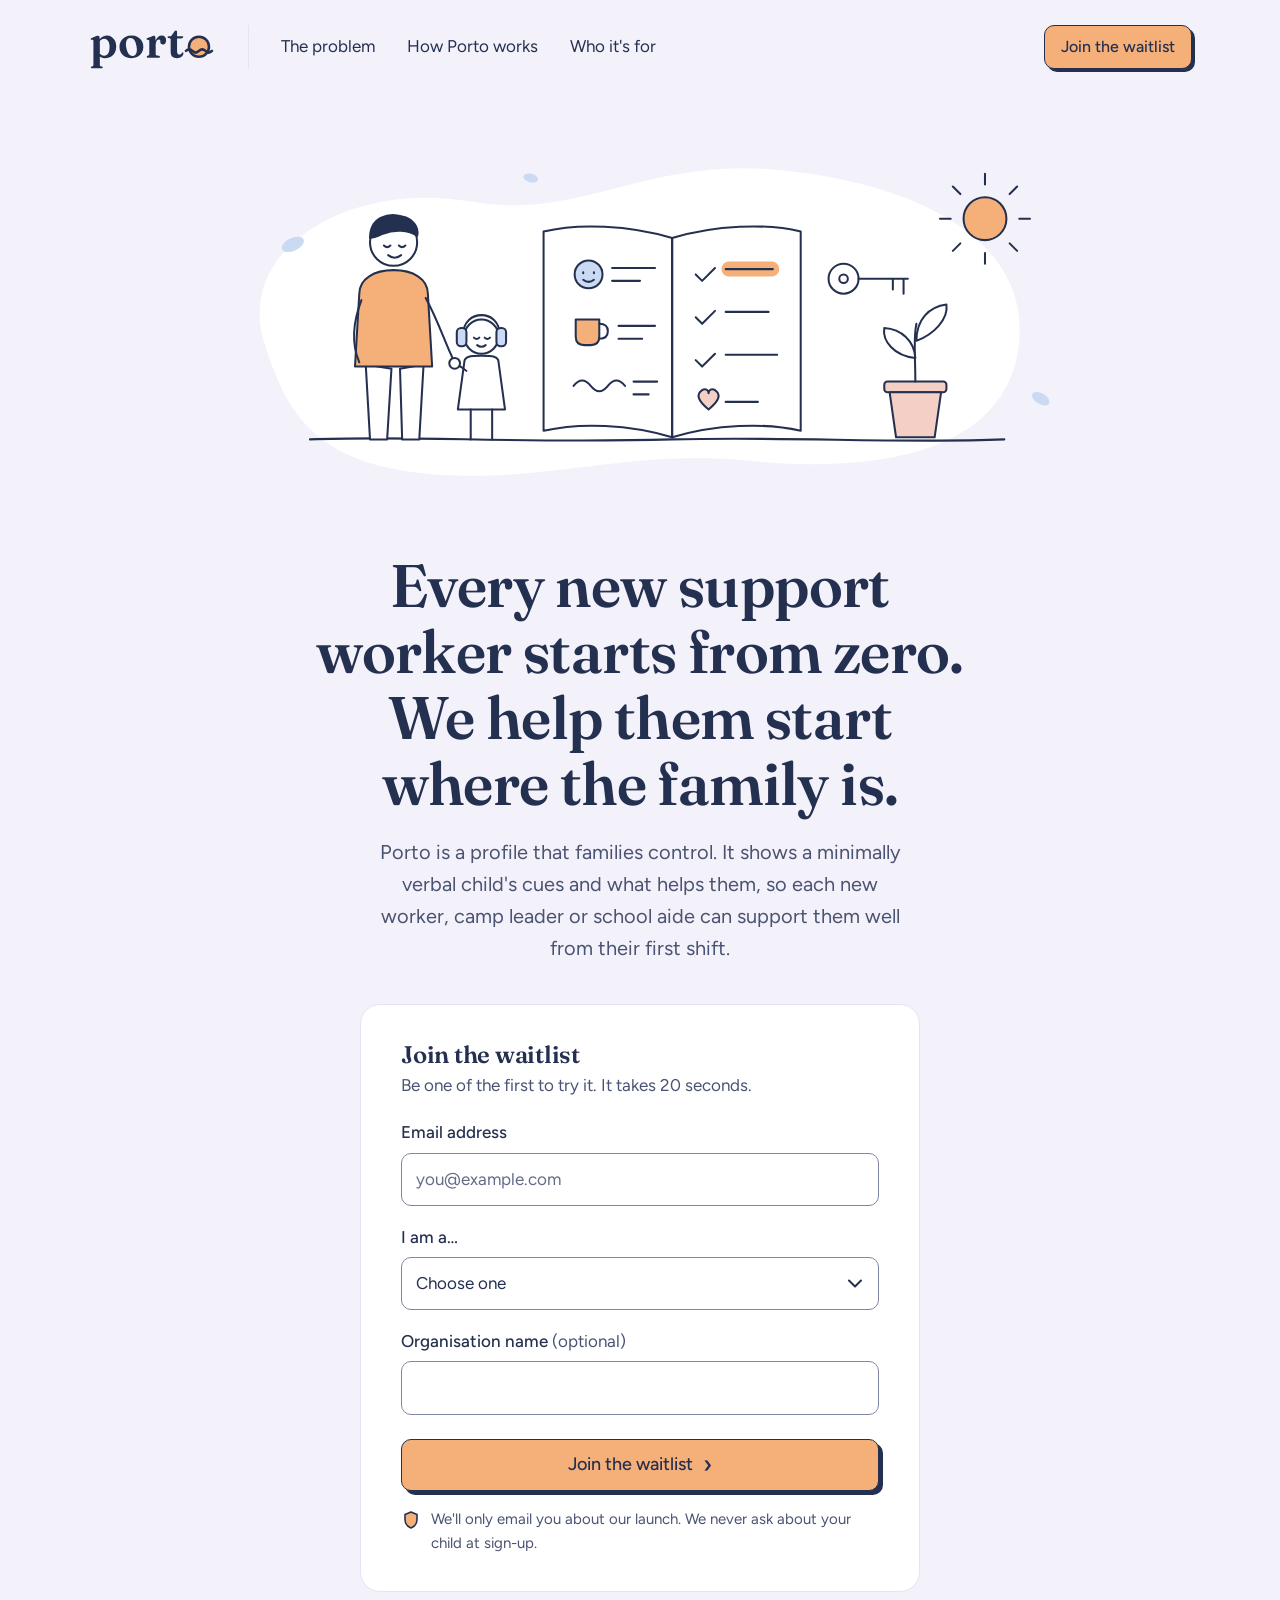
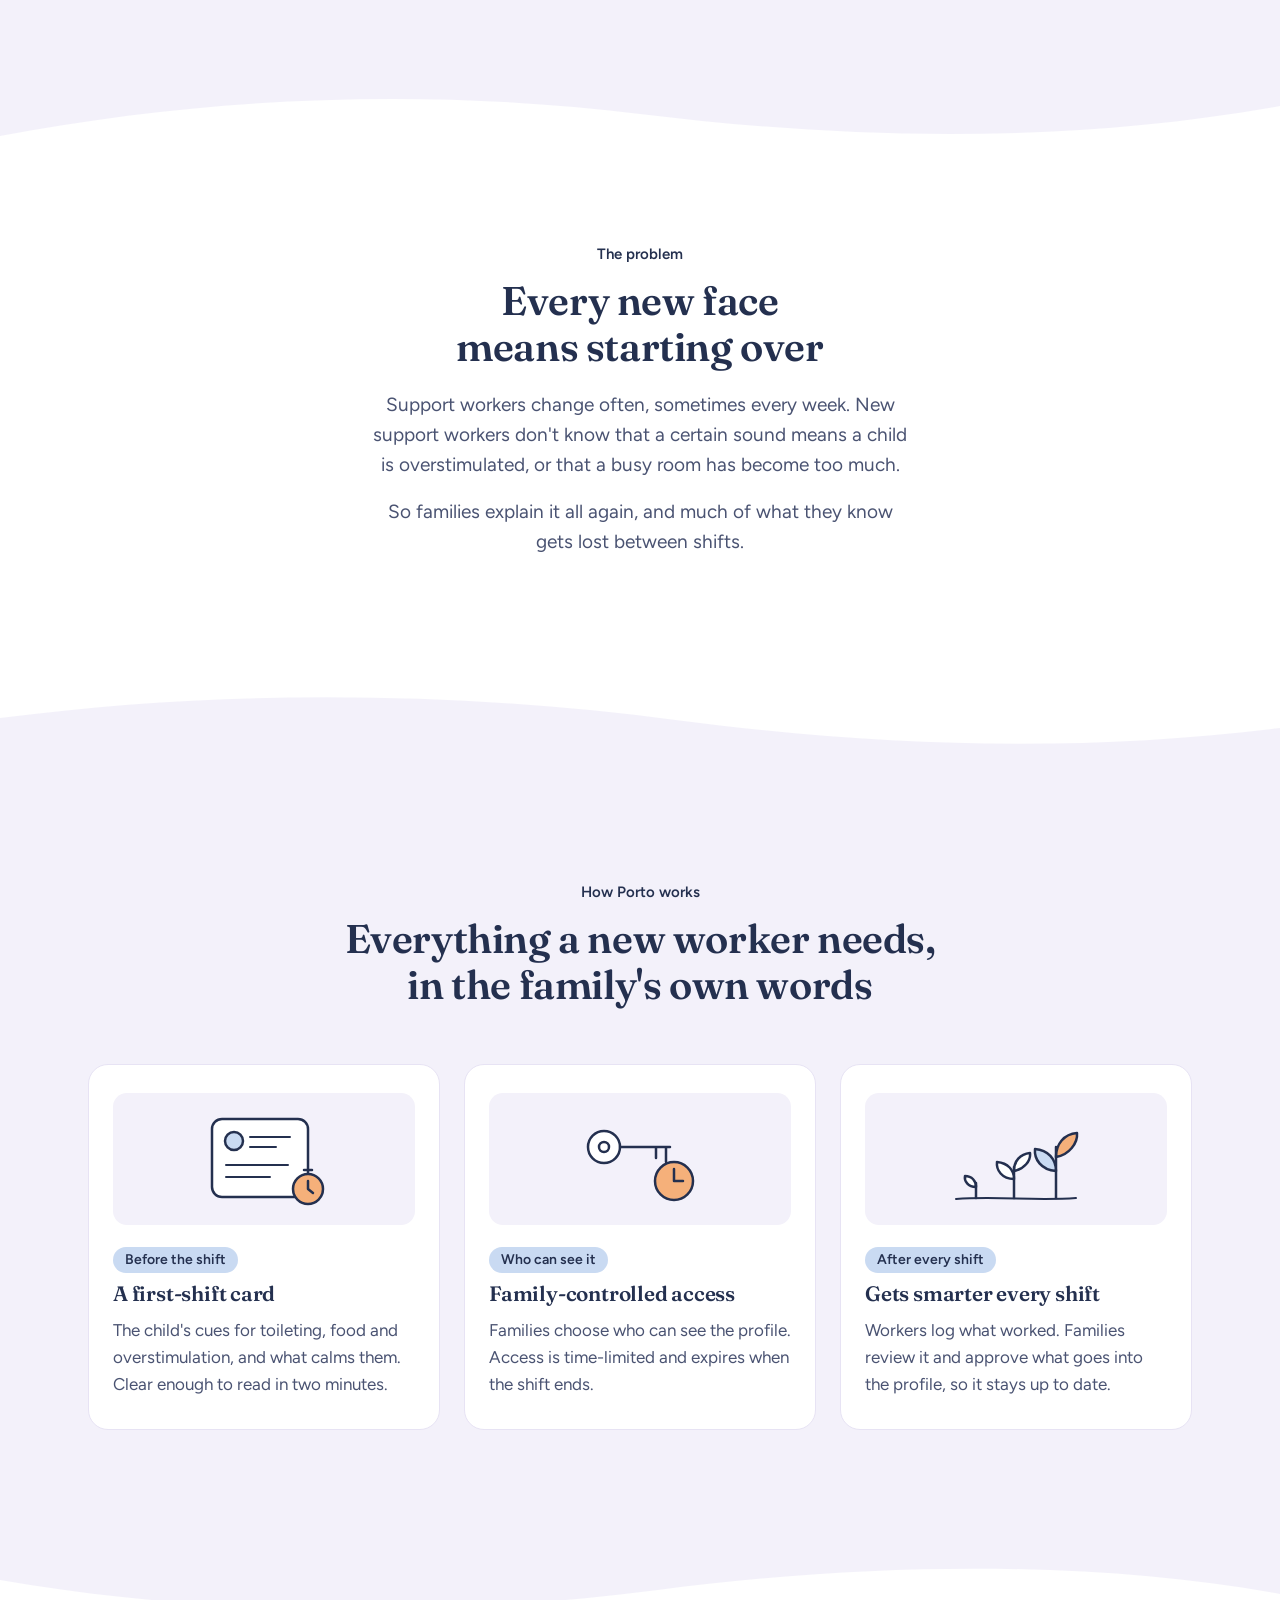
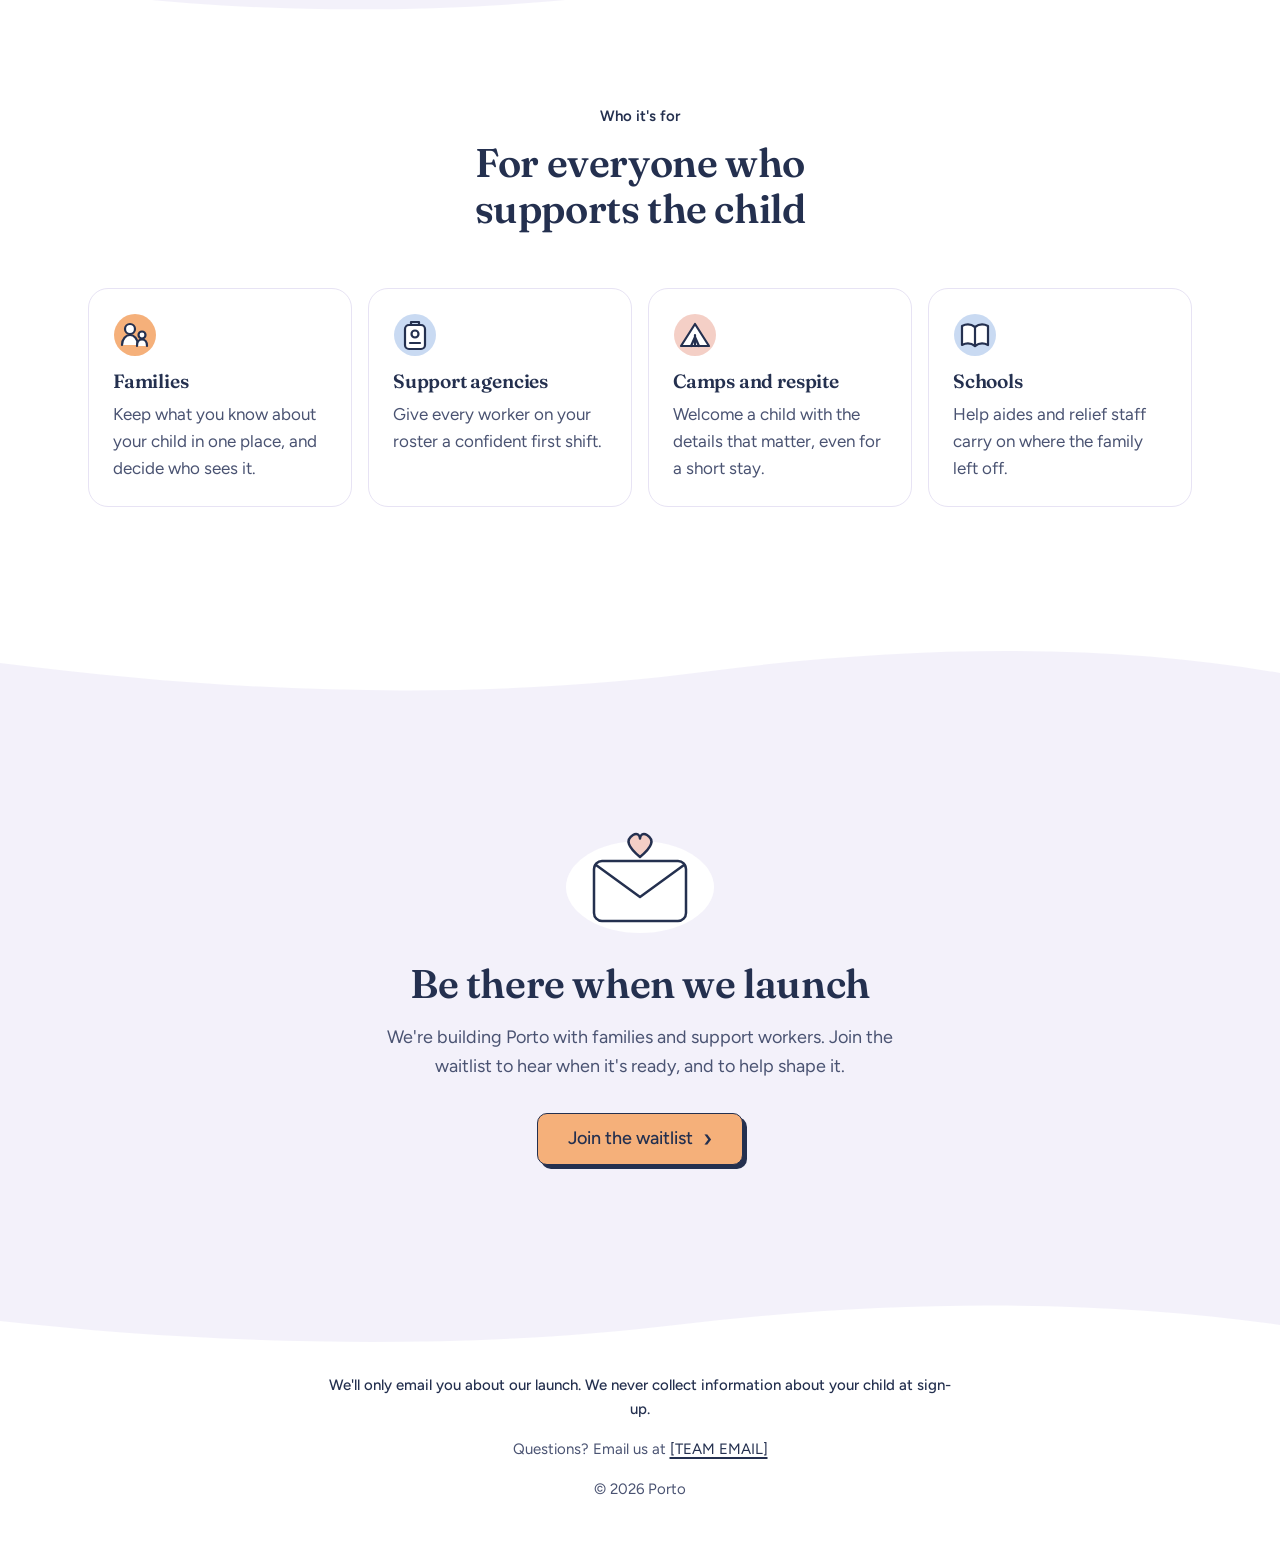
==== commit f5a19dca: "Update waitlist wording from team feedback - Drop 'autistic' from the hero intro and meta descriptio" ====
--- a/index.html
+++ b/index.html
@@ -4,7 +4,7 @@
   <meta charset="utf-8">
   <meta name="viewport" content="width=device-width, initial-scale=1">
   <title>Porto: Know what to do, from the first shift</title>
-  <meta name="description" content="Porto is a family-controlled profile for minimally verbal autistic children, so every new support worker starts where the family is, not from zero.">
+  <meta name="description" content="Porto is a family-controlled profile for minimally verbal children, so every new support worker starts where the family is, not from zero.">
   <meta name="theme-color" content="#F3F1FA">
   <link rel="icon" type="image/svg+xml" href="/porto-mark.svg">
   <link rel="preconnect" href="https://fonts.googleapis.com">
@@ -24,7 +24,7 @@
         <nav aria-label="Main">
           <ul class="nav-links">
             <li><a href="#problem">The problem</a></li>
-            <li><a href="#how">How it works</a></li>
+            <li><a href="#how">How Porto works</a></li>
             <li><a href="#who">Who it's for</a></li>
           </ul>
         </nav>
@@ -106,7 +106,7 @@
         </svg>
 
         <h1 id="hero-title">Every new support worker starts from zero. <span class="soft">We help them start where the family is.</span></h1>
-        <p class="lede">Porto is a profile that families control. It shows a minimally verbal autistic child's cues and what helps them, so each new worker, camp leader or school aide can support them well from their first shift.</p>
+        <p class="lede">Porto is a profile that families control. It shows a minimally verbal child's cues and what helps them, so each new worker, camp leader or school aide can support them well from their first shift.</p>
 
         <div class="form-card" id="join" tabindex="-1" aria-labelledby="join-title">
           <h2 class="form-title" id="join-title">Join the waitlist</h2>
@@ -158,7 +158,7 @@
         <div class="wrap narrow">
           <span class="eyebrow">The problem</span>
           <h2 id="problem-title">Every new face means starting over</h2>
-          <p>Support workers change often, sometimes every week. A minimally verbal child can't tell a new person that a certain sound means they need the toilet, or that a busy room has become too much.</p>
+          <p>Support workers change often, sometimes every week. New support workers don't know that a certain sound means a child is overstimulated, or that a busy room has become too much.</p>
           <p>So families explain it all again, and much of what they know gets lost between shifts.</p>
         </div>
       </section>
@@ -169,7 +169,7 @@
     <section id="how" aria-labelledby="how-title">
       <div class="wrap">
         <div class="section-head">
-          <span class="eyebrow">How it works</span>
+          <span class="eyebrow">How Porto works</span>
           <h2 id="how-title">Everything a new worker needs, in the family's own words</h2>
         </div>
 
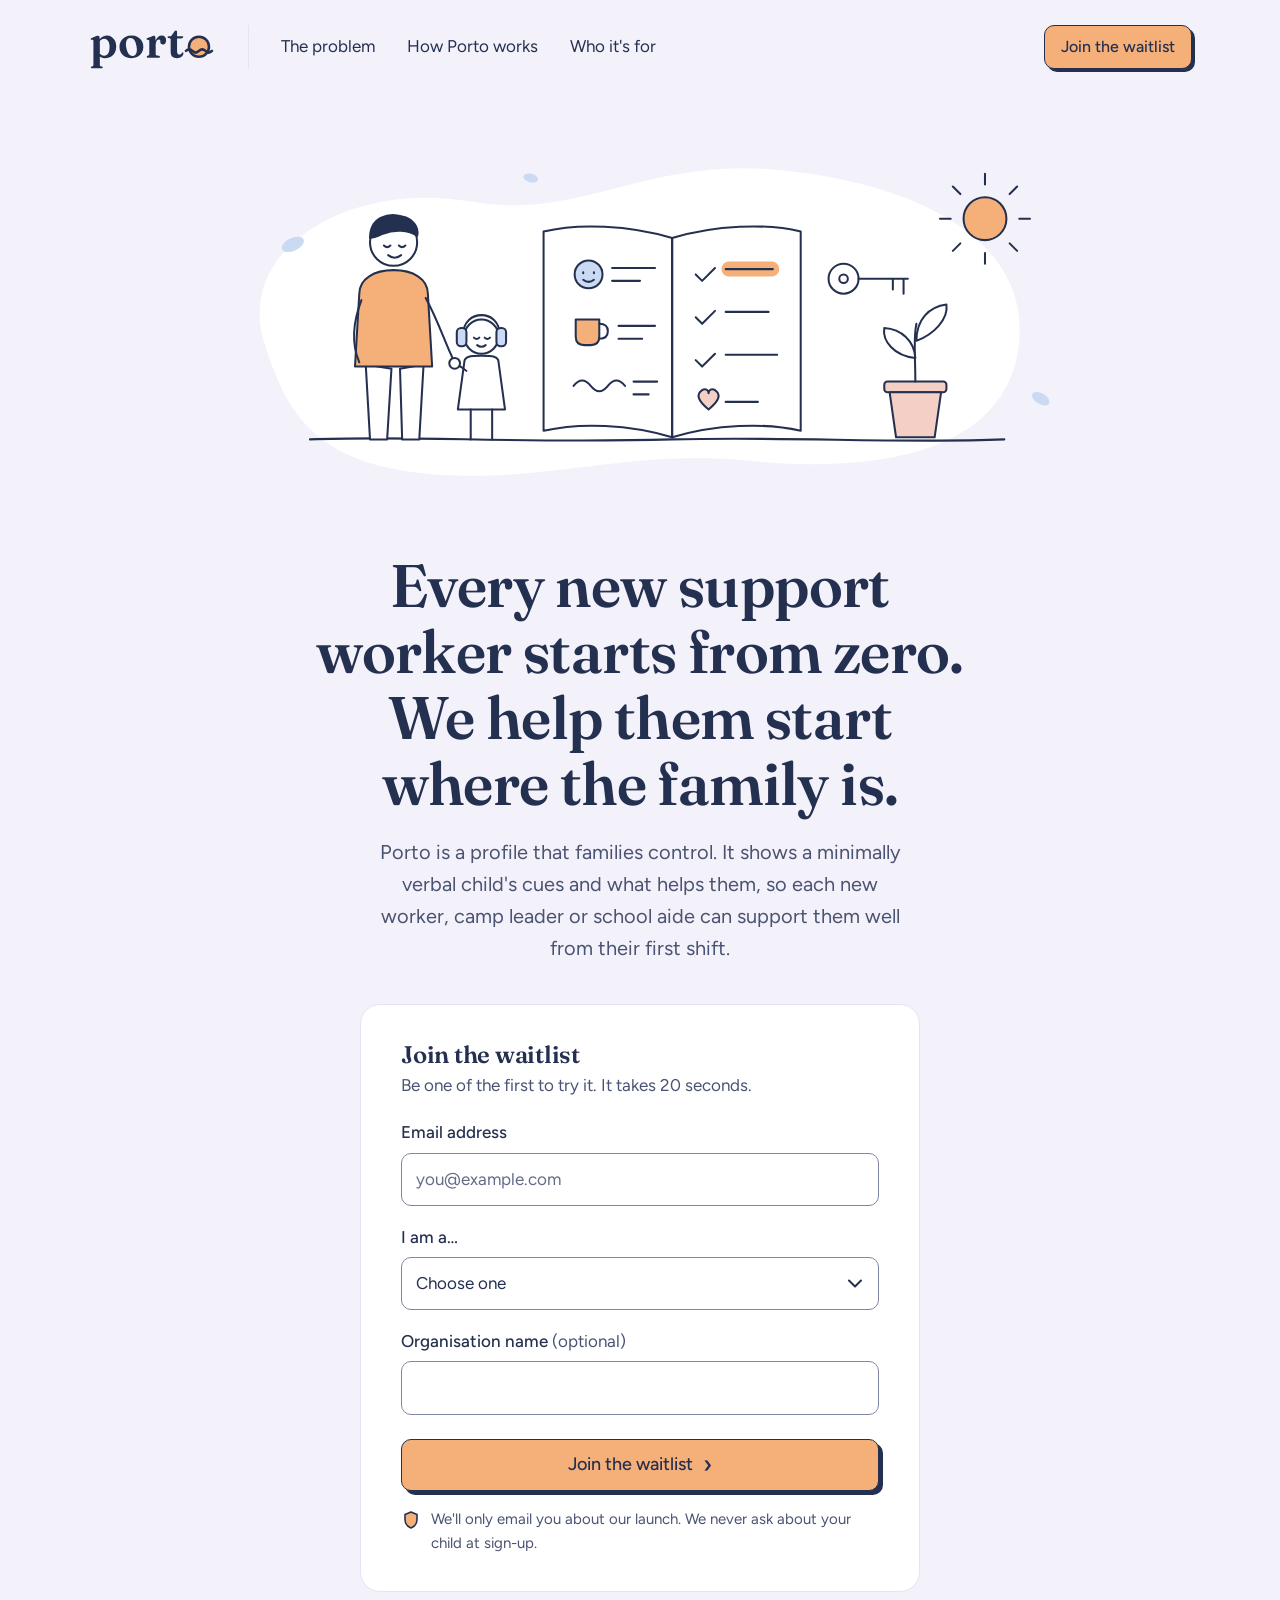
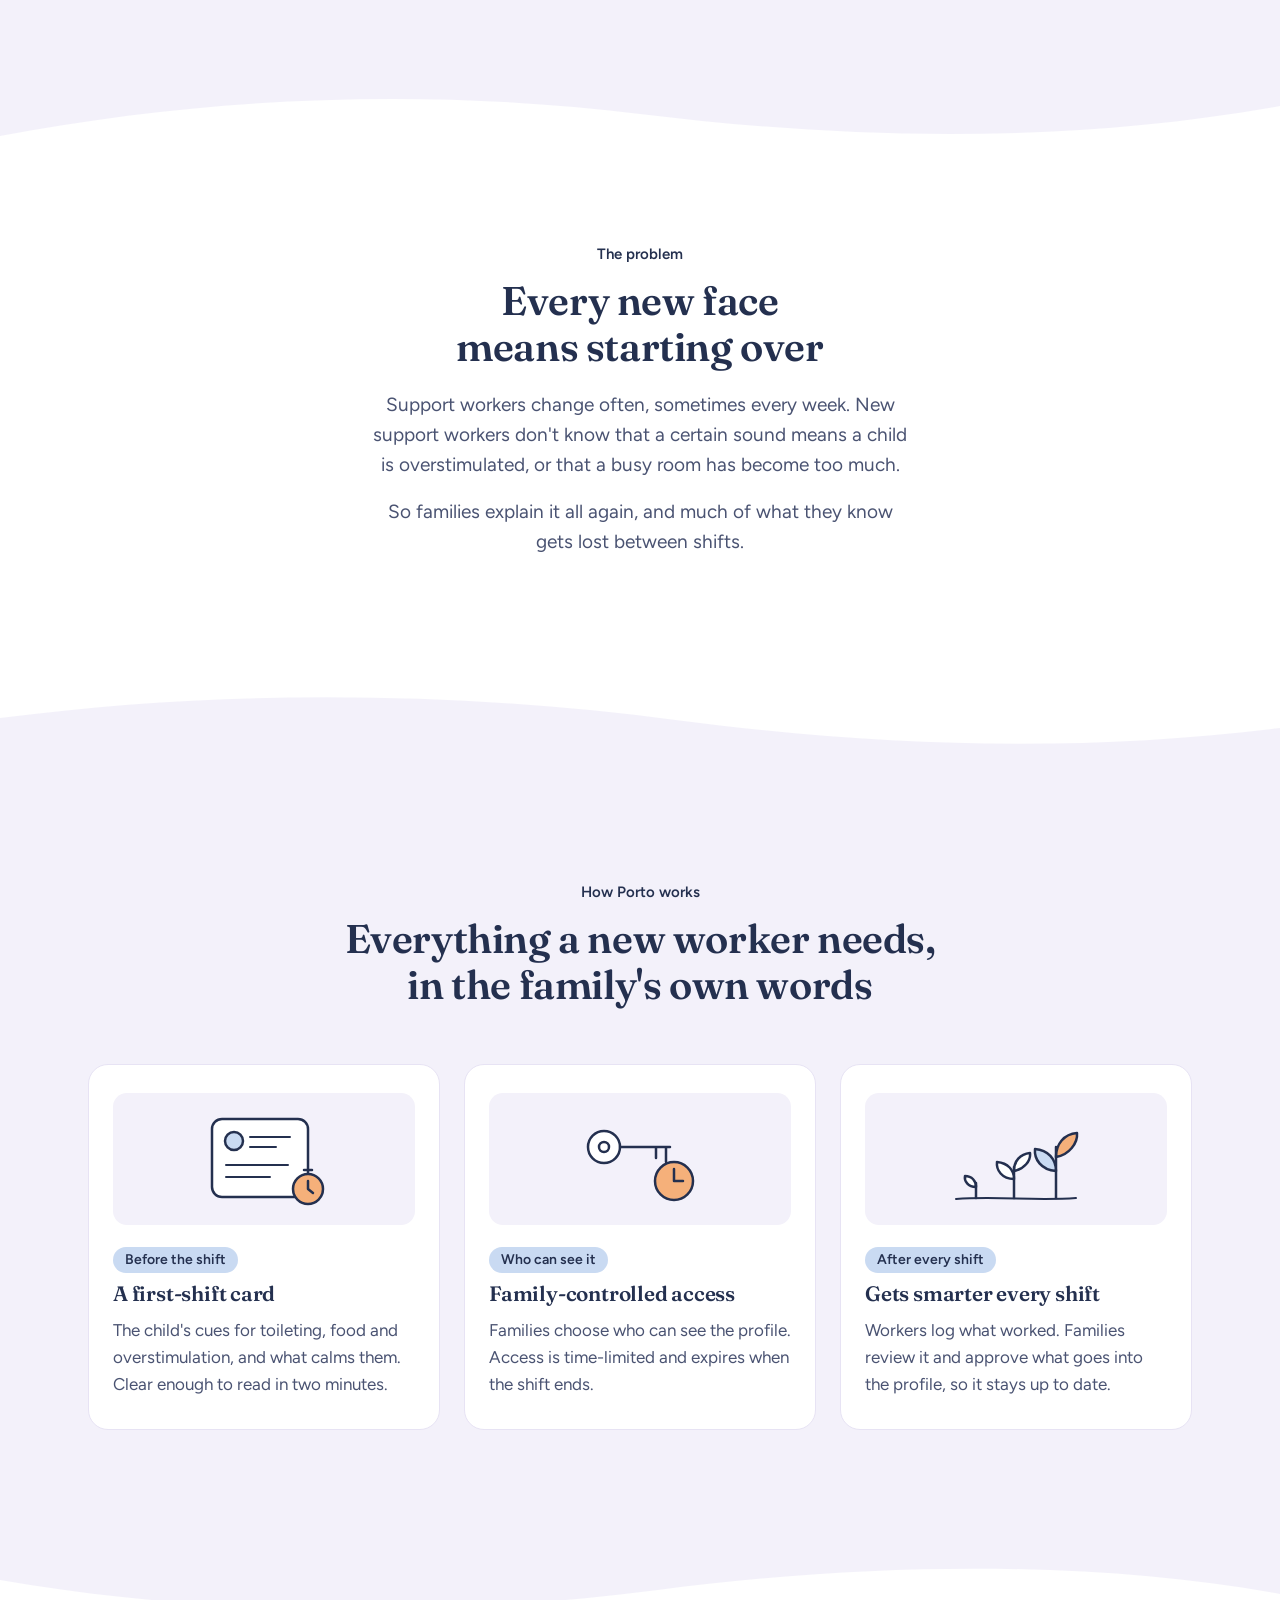
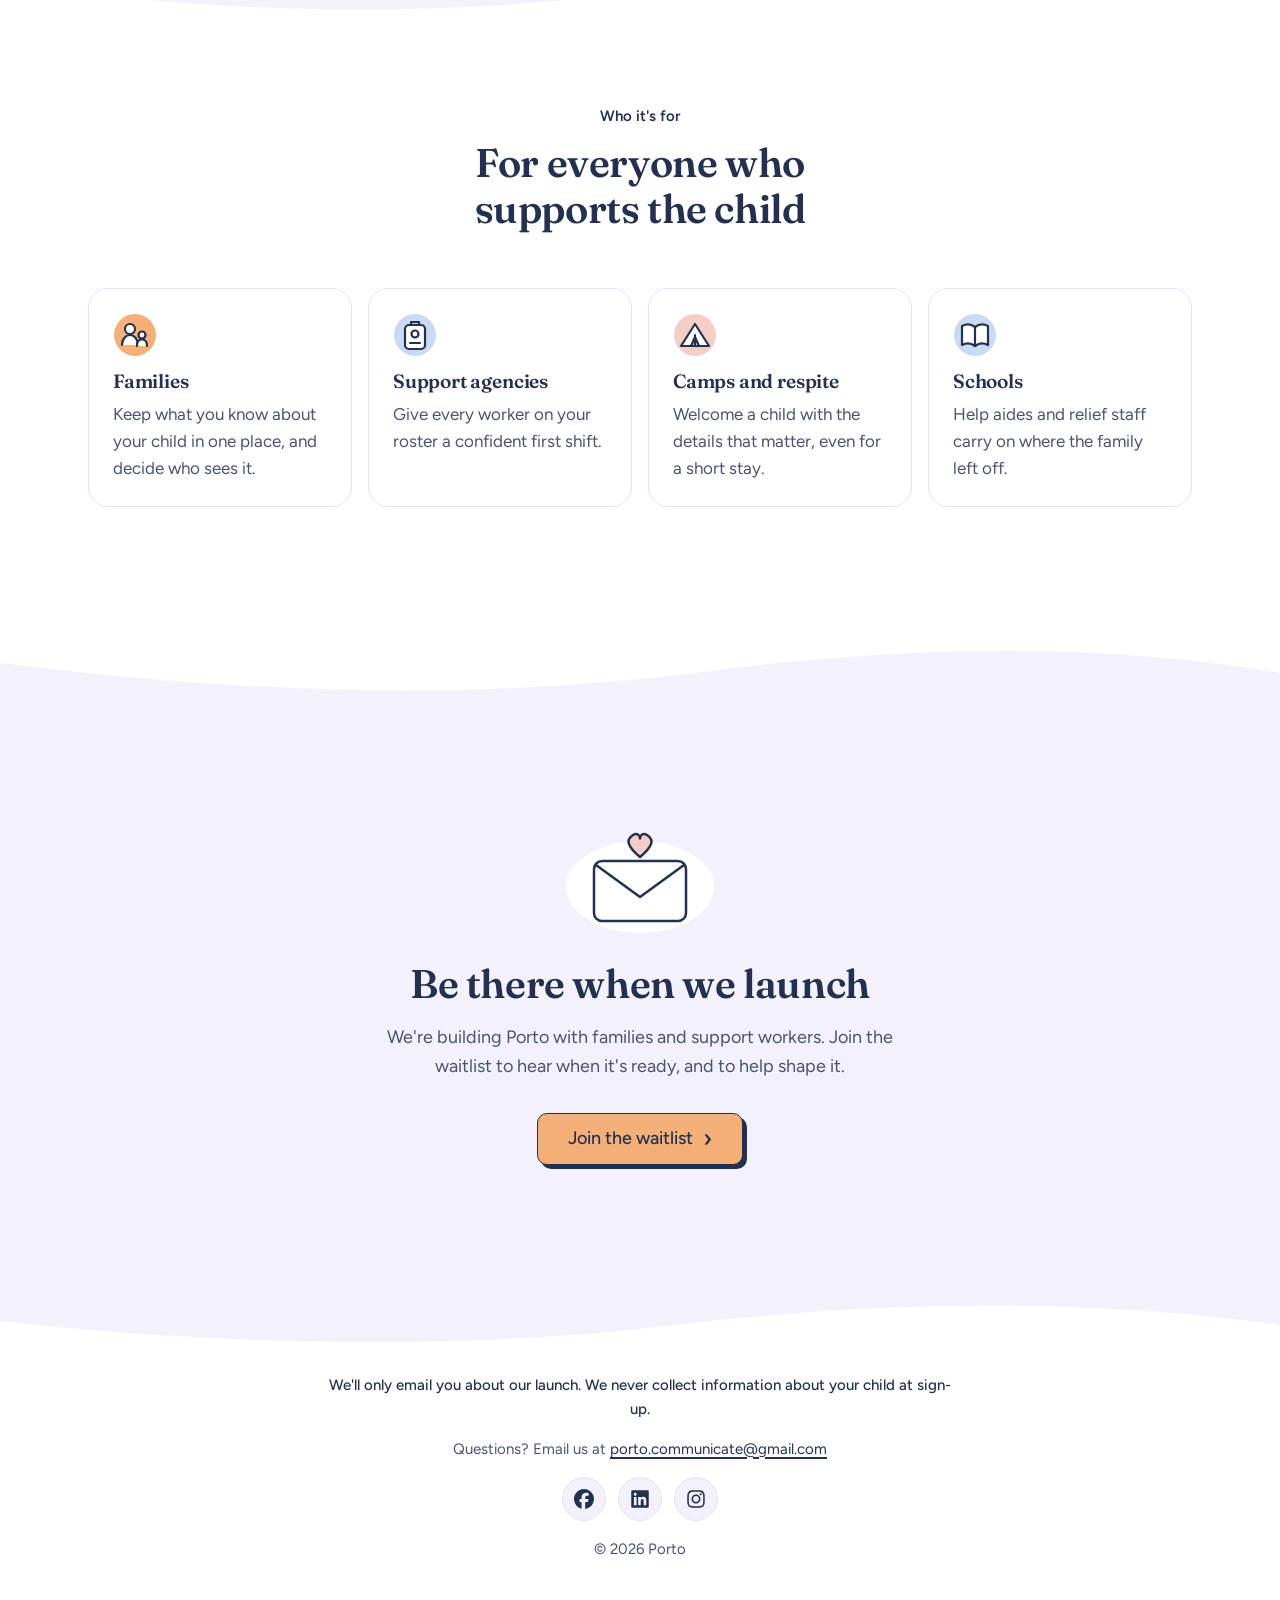
==== commit 30de77dd: "Add team email and social media links to footer - Replace the [TEAM EMAIL] placeholder with porto.co" ====
--- a/index.html
+++ b/index.html
@@ -275,7 +275,15 @@
   <footer class="site-footer">
     <div class="wrap">
       <p class="privacy">We'll only email you about our launch. We never collect information about your child at sign-up.</p>
-      <p>Questions? Email us at <a href="mailto:[TEAM EMAIL]">[TEAM EMAIL]</a></p>
+      <p>Questions? Email us at <a href="mailto:porto.communicate@gmail.com">porto.communicate@gmail.com</a></p>
+      <nav class="social" aria-label="Porto on social media">
+        <!-- Brand icons: Font Awesome Free 6.5.2 by @fontawesome, https://fontawesome.com, CC BY 4.0 -->
+        <ul>
+          <li><a href="https://www.facebook.com/profile.php?id=61595271299987" target="_blank" rel="noopener noreferrer" aria-label="Porto on Facebook (opens in a new tab)"><svg viewBox="0 0 512 512" aria-hidden="true" focusable="false"><path d="M512 256C512 114.6 397.4 0 256 0S0 114.6 0 256C0 376 82.7 476.8 194.2 504.5V334.2H141.4V256h52.8V222.3c0-87.1 39.4-127.5 125-127.5c16.2 0 44.2 3.2 55.7 6.4V172c-6-.6-16.5-1-29.6-1c-42 0-58.2 15.9-58.2 57.2V256h83.6l-14.4 78.2H287V510.1C413.8 494.8 512 386.9 512 256h0z"/></svg></a></li>
+          <li><a href="https://www.linkedin.com/company/porto.com" target="_blank" rel="noopener noreferrer" aria-label="Porto on LinkedIn (opens in a new tab)"><svg viewBox="0 0 448 512" aria-hidden="true" focusable="false"><path d="M416 32H31.9C14.3 32 0 46.5 0 64.3v383.4C0 465.5 14.3 480 31.9 480H416c17.6 0 32-14.5 32-32.3V64.3c0-17.8-14.4-32.3-32-32.3zM135.4 416H69V202.2h66.5V416zm-33.2-243c-21.3 0-38.5-17.3-38.5-38.5S80.9 96 102.2 96c21.2 0 38.5 17.3 38.5 38.5 0 21.3-17.2 38.5-38.5 38.5zm282.1 243h-66.4V312c0-24.8-.5-56.7-34.5-56.7-34.6 0-39.9 27-39.9 54.9V416h-66.4V202.2h63.7v29.2h.9c8.9-16.8 30.6-34.5 62.9-34.5 67.2 0 79.7 44.3 79.7 101.9V416z"/></svg></a></li>
+          <li><a href="https://www.instagram.com/porto.communicate/" target="_blank" rel="noopener noreferrer" aria-label="Porto on Instagram (opens in a new tab)"><svg viewBox="0 0 448 512" aria-hidden="true" focusable="false"><path d="M224.1 141c-63.6 0-114.9 51.3-114.9 114.9s51.3 114.9 114.9 114.9S339 319.5 339 255.9 287.7 141 224.1 141zm0 189.6c-41.1 0-74.7-33.5-74.7-74.7s33.5-74.7 74.7-74.7 74.7 33.5 74.7 74.7-33.6 74.7-74.7 74.7zm146.4-194.3c0 14.9-12 26.8-26.8 26.8-14.9 0-26.8-12-26.8-26.8s12-26.8 26.8-26.8 26.8 12 26.8 26.8zm76.1 27.2c-1.7-35.9-9.9-67.7-36.2-93.9-26.2-26.2-58-34.4-93.9-36.2-37-2.1-147.9-2.1-184.9 0-35.8 1.7-67.6 9.9-93.9 36.1s-34.4 58-36.2 93.9c-2.1 37-2.1 147.9 0 184.9 1.7 35.9 9.9 67.7 36.2 93.9s58 34.4 93.9 36.2c37 2.1 147.9 2.1 184.9 0 35.9-1.7 67.7-9.9 93.9-36.2 26.2-26.2 34.4-58 36.2-93.9 2.1-37 2.1-147.8 0-184.8zM398.8 388c-7.8 19.6-22.9 34.7-42.6 42.6-29.5 11.7-99.5 9-132.1 9s-102.7 2.6-132.1-9c-19.6-7.8-34.7-22.9-42.6-42.6-11.7-29.5-9-99.5-9-132.1s-2.6-102.7 9-132.1c7.8-19.6 22.9-34.7 42.6-42.6 29.5-11.7 99.5-9 132.1-9s102.7-2.6 132.1 9c19.6 7.8 34.7 22.9 42.6 42.6 11.7 29.5 9 99.5 9 132.1s2.7 102.7-9 132.1z"/></svg></a></li>
+        </ul>
+      </nav>
       <p>© 2026 Porto</p>
     </div>
   </footer>
--- a/styles.css
+++ b/styles.css
@@ -423,6 +423,27 @@
 }
 .site-footer .privacy { max-width: 40rem; color: var(--ink); font-weight: 500; }
 
+.social ul {
+  display: flex;
+  gap: 12px;
+  margin: 0;
+  padding: 0;
+  list-style: none;
+}
+.social a {
+  display: grid;
+  place-items: center;
+  width: 44px;
+  height: 44px;
+  color: var(--ink);
+  background: var(--ground);
+  border: 1px solid var(--blob);
+  border-radius: 50%;
+  transition: background-color 0.12s ease;
+}
+.social a:hover { background: var(--sky); }
+.social svg { width: 20px; height: 20px; fill: currentColor; }
+
 /* ---------- Thank-you page ---------- */
 
 .thanks {
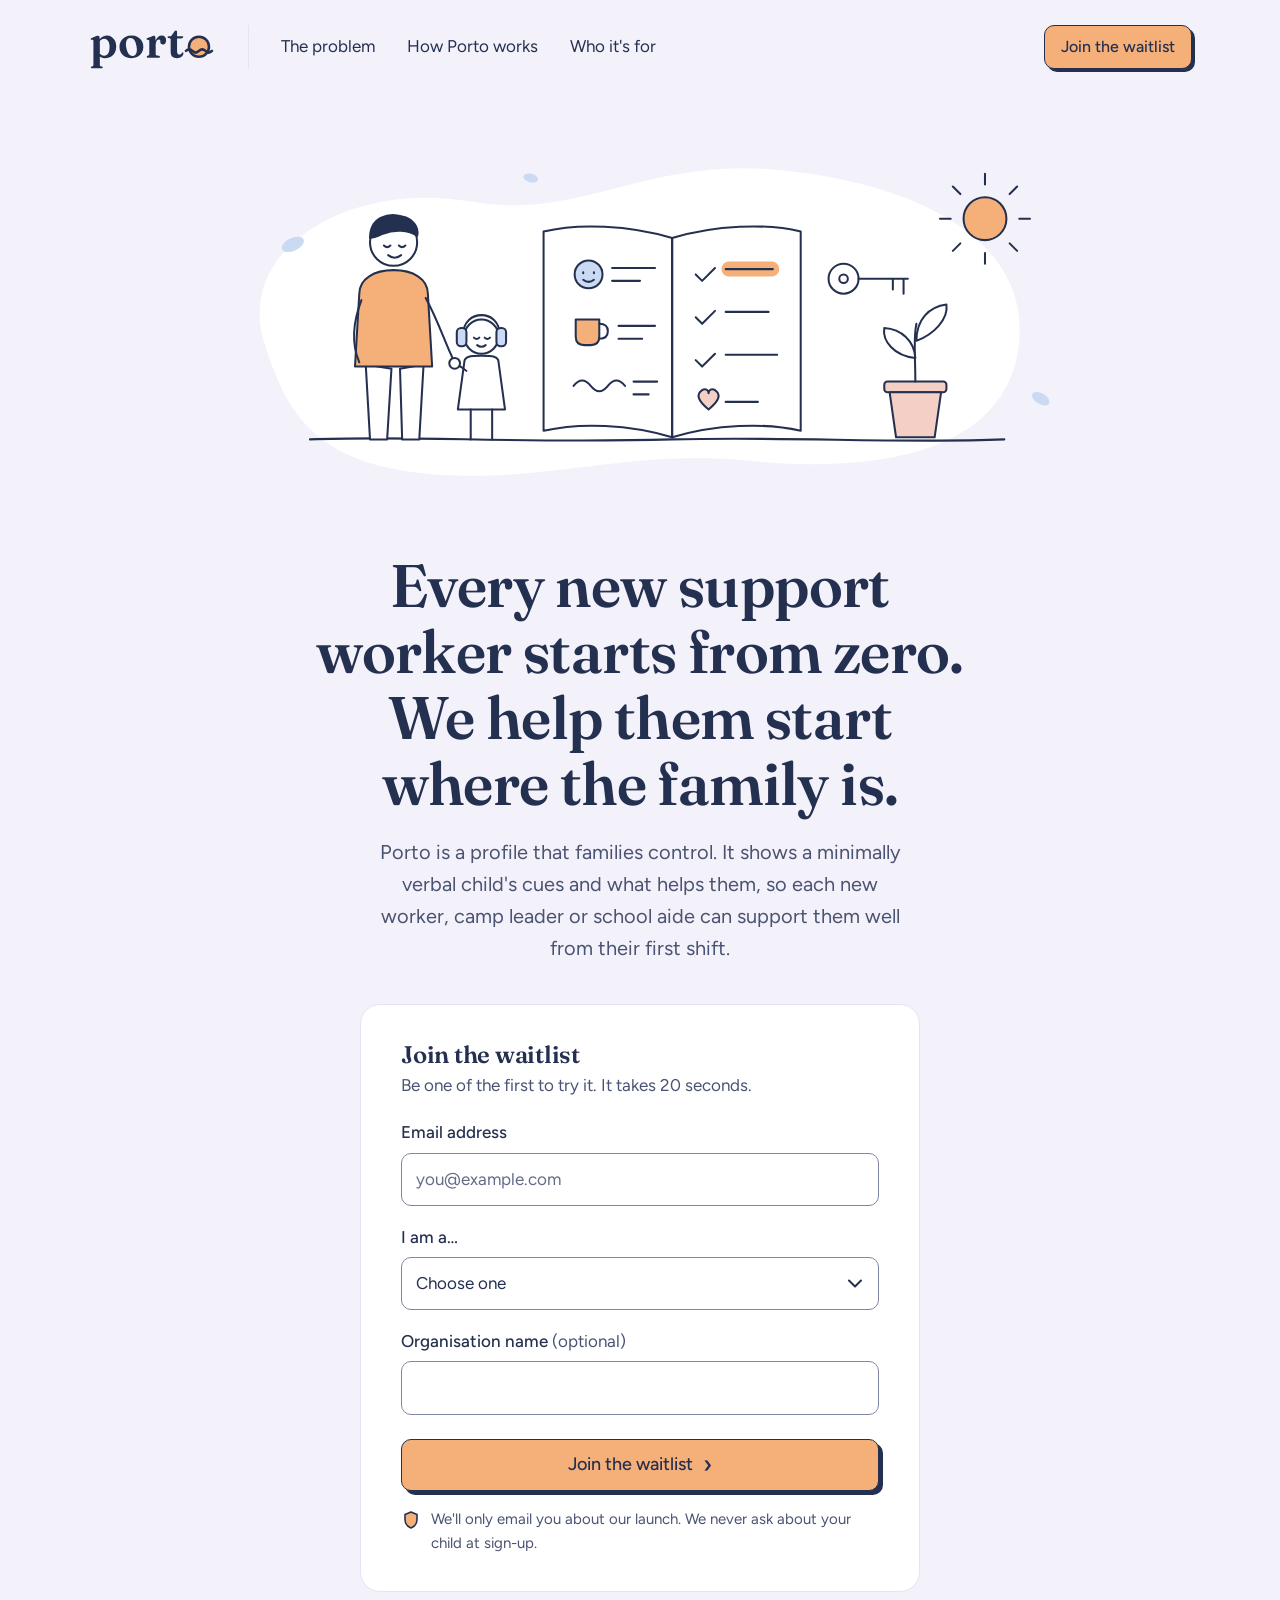
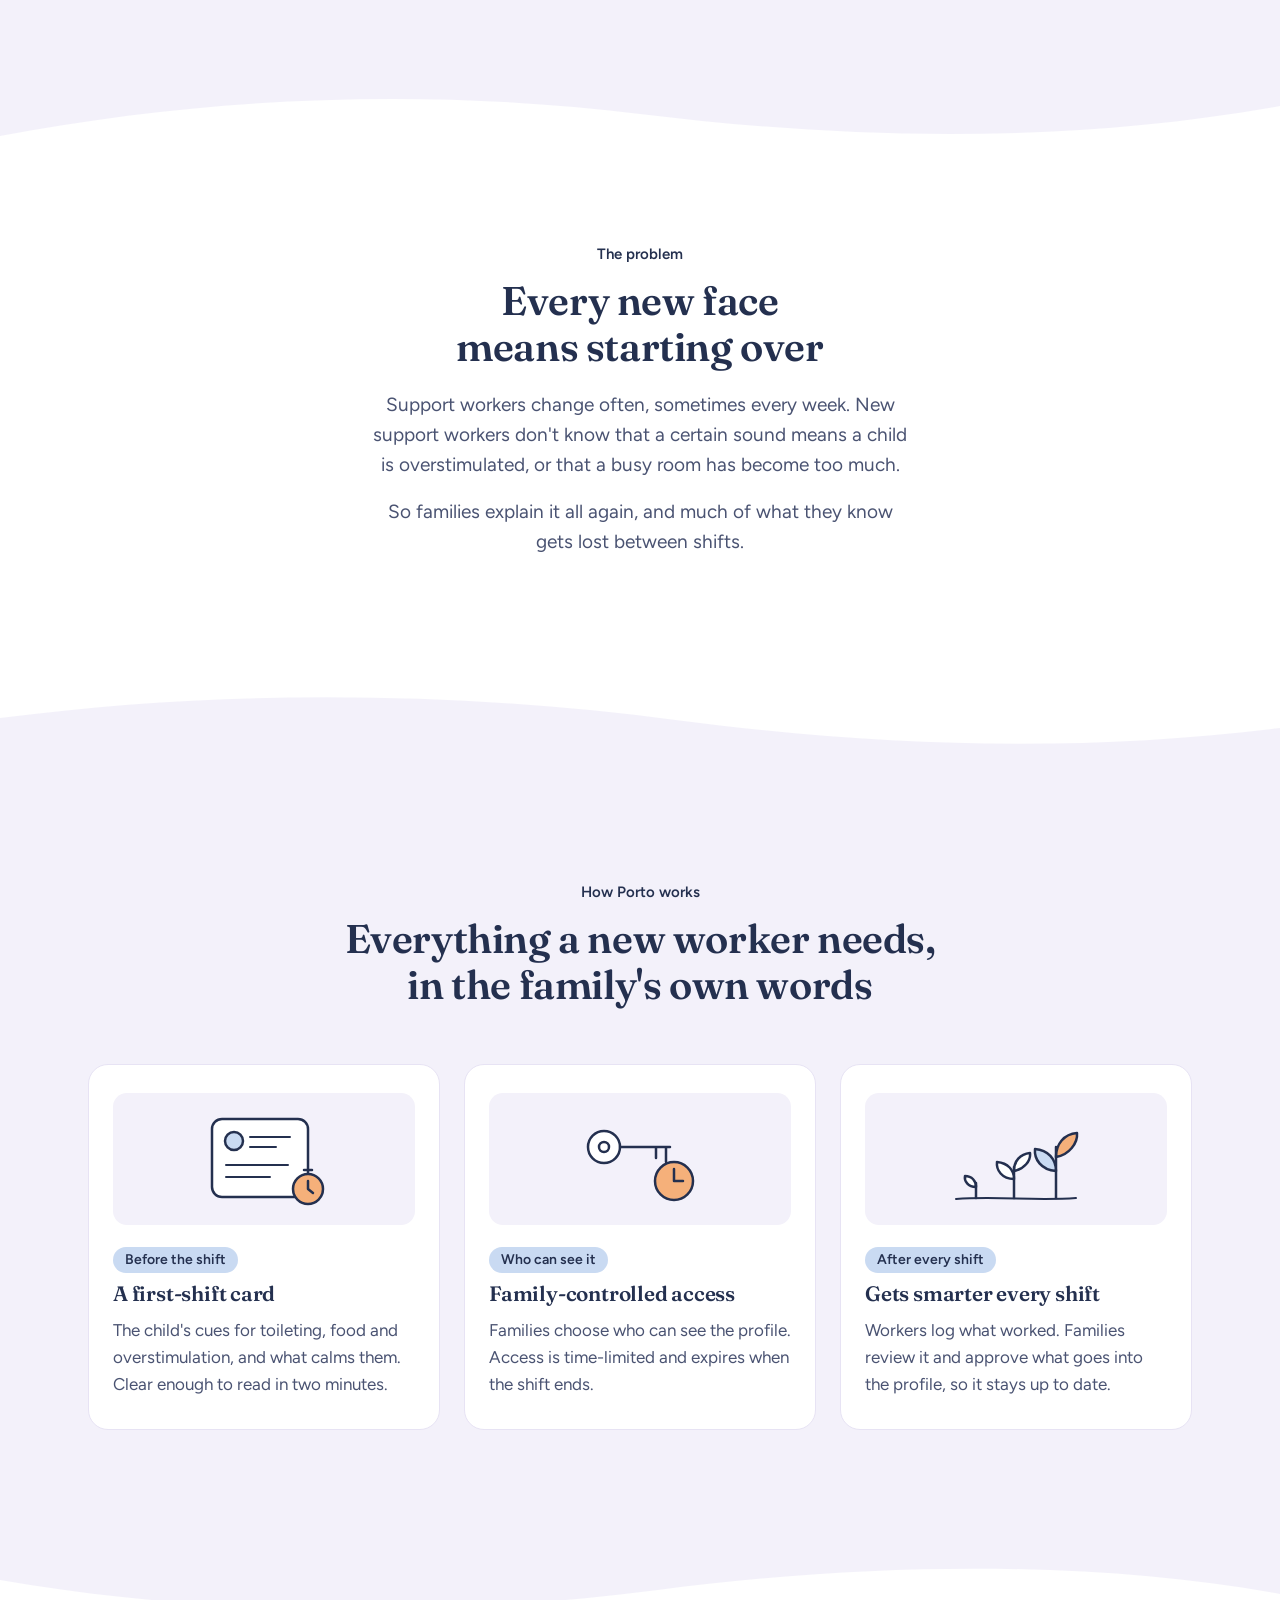
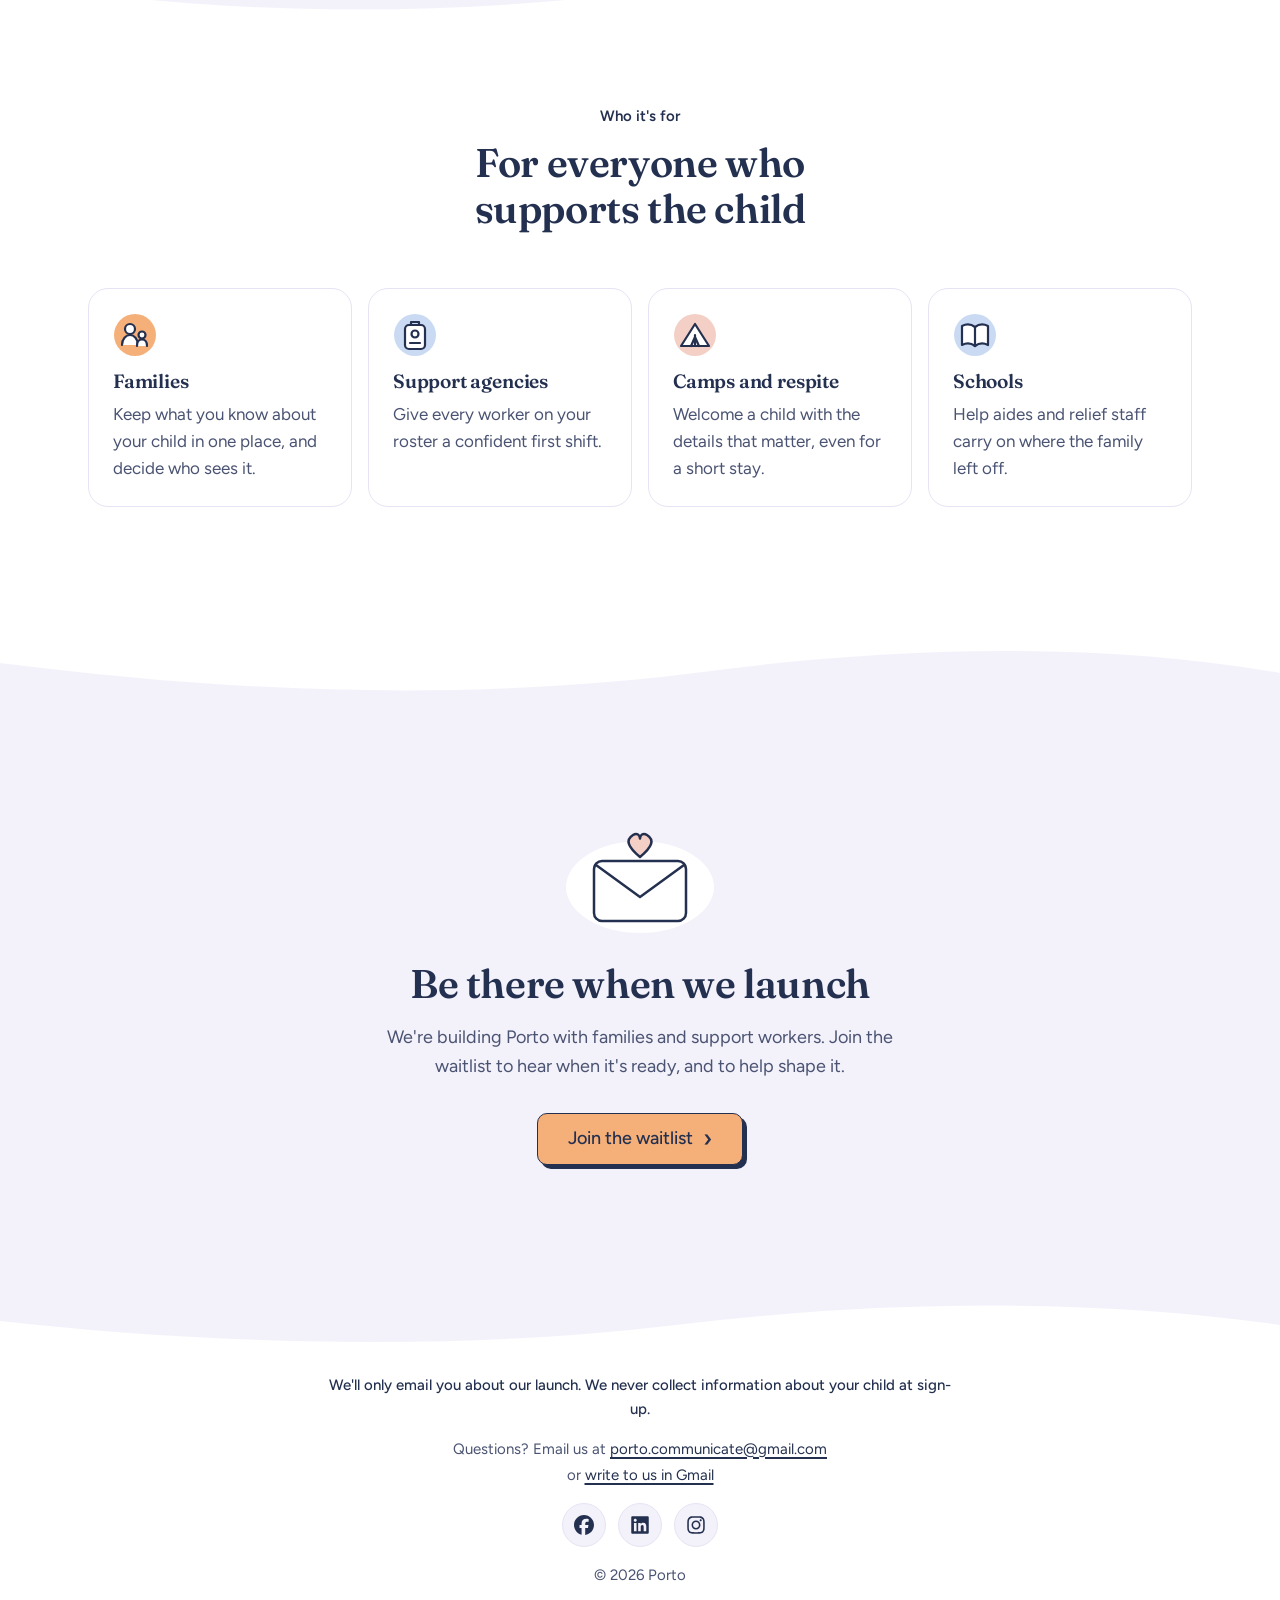
==== commit ca125c41: "Add 'write to us in Gmail' link next to the team email The mailto link still opens the visitor's def" ====
--- a/index.html
+++ b/index.html
@@ -275,7 +275,8 @@
   <footer class="site-footer">
     <div class="wrap">
       <p class="privacy">We'll only email you about our launch. We never collect information about your child at sign-up.</p>
-      <p>Questions? Email us at <a href="mailto:porto.communicate@gmail.com">porto.communicate@gmail.com</a></p>
+      <p>Questions? Email us at <a href="mailto:porto.communicate@gmail.com">porto.communicate@gmail.com</a>
+        <span class="email-alt">or <a href="https://mail.google.com/mail/?view=cm&amp;fs=1&amp;to=porto.communicate@gmail.com" target="_blank" rel="noopener noreferrer">write to us in Gmail<span class="visually-hidden"> (opens in a new tab)</span></a></span></p>
       <nav class="social" aria-label="Porto on social media">
         <!-- Brand icons: Font Awesome Free 6.5.2 by @fontawesome, https://fontawesome.com, CC BY 4.0 -->
         <ul>
--- a/styles.css
+++ b/styles.css
@@ -423,6 +423,8 @@
 }
 .site-footer .privacy { max-width: 40rem; color: var(--ink); font-weight: 500; }
 
+.email-alt { display: block; margin-top: 2px; }
+
 .social ul {
   display: flex;
   gap: 12px;
